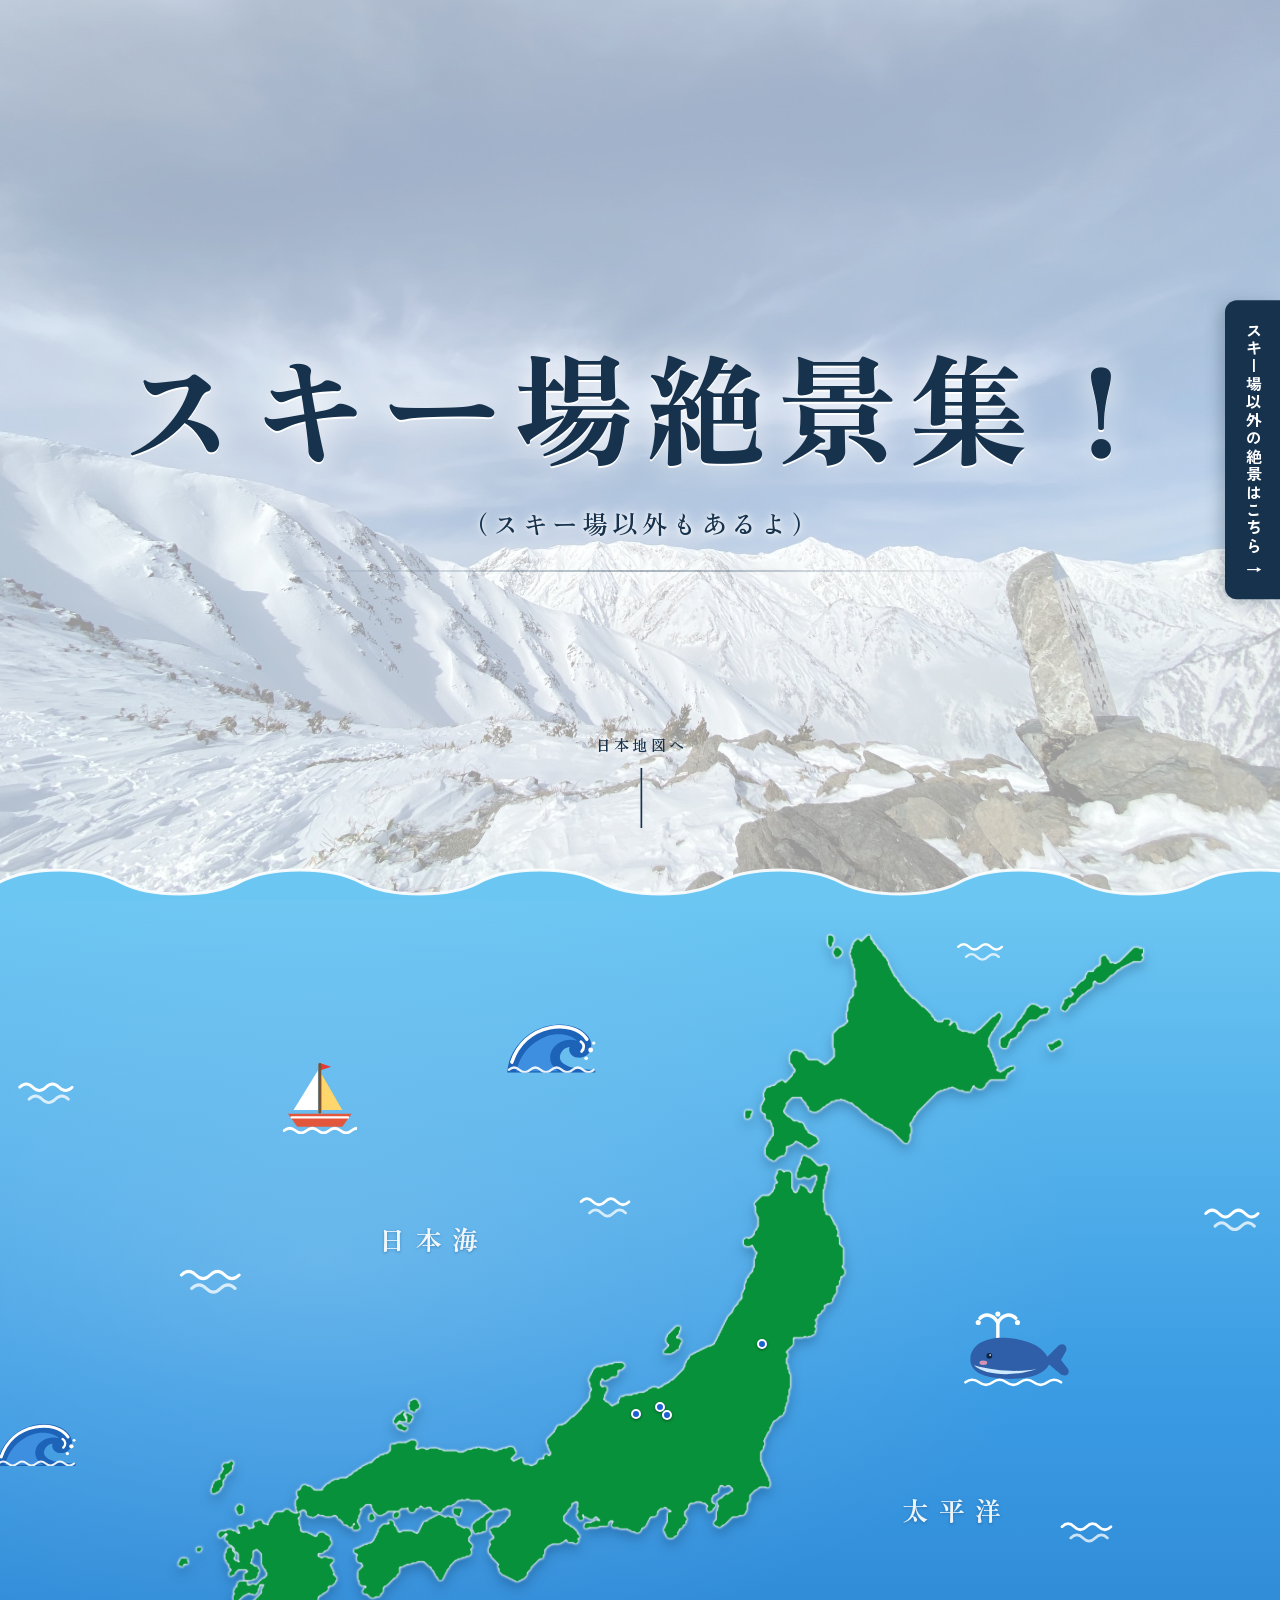
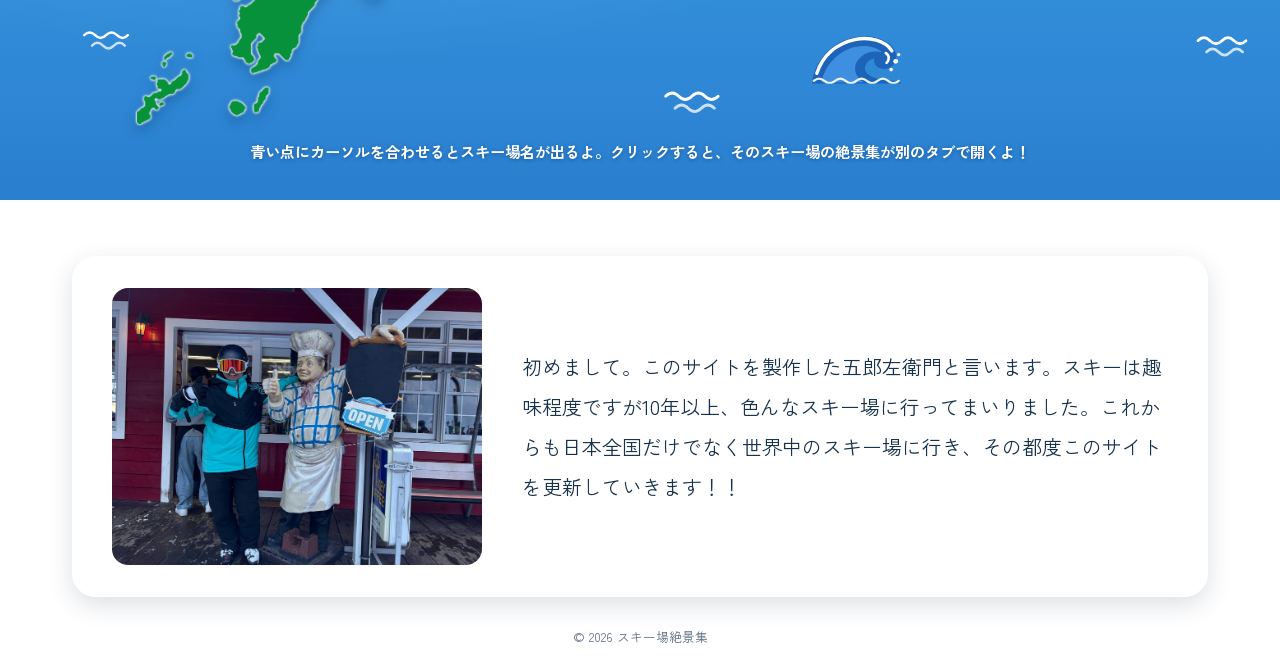
==== index.html @ 9697be18 "志賀高原の絶景集ページを追加 - 志賀高原のページ（shiga.html、写真10枚）を作り、日本地図に点を追加 - 説明文は仮の文章  Co-Authored-By: Claude Opus 5.5" ====
<!DOCTYPE html>
<html lang="ja">
<head>
    <meta charset="UTF-8">
    <meta name="viewport" content="width=device-width, initial-scale=1.0">
    <title>スキー場絶景集！</title>
    <meta name="description" content="全国のスキー場で撮ってきた絶景写真を、日本地図から選んで見られるサイト。">
    <link rel="icon" href="data:image/svg+xml,<svg xmlns='http://www.w3.org/2000/svg' viewBox='0 0 100 100'><text y='.9em' font-size='90'>🏔</text></svg>">
    <link rel="preconnect" href="https://fonts.googleapis.com">
    <link rel="preconnect" href="https://fonts.gstatic.com" crossorigin>
    <link href="https://fonts.googleapis.com/css2?family=Zen+Old+Mincho:wght@600;700;900&family=Zen+Kaku+Gothic+New:wght@400;700&display=swap" rel="stylesheet">
    <!-- ?v= の数字は、CSS や JS を直したら1つ増やす（ブラウザが古いファイルを使い続けないように） -->
    <link rel="stylesheet" href="css/style.css?v=5">
</head>
<body class="page-top">

    <!-- 1画面目：タイトルだけを画面いっぱいに大きく -->
    <header class="hero">
        <div class="hero-inner">
            <h1 class="site-title"><span>スキー場</span><span>絶景集！</span></h1>
            <p class="site-subtitle">（スキー場以外もあるよ）</p>
        </div>
        <a class="scroll-cue" id="js-scroll-cue" href="#map">日本地図へ<span class="scroll-cue-line"></span></a>
    </header>

    <!-- 2画面目：スクロールすると、画面いっぱいの青い海に日本地図が出てくる -->
    <main class="map-section" id="map">
        <!-- 日本地図。スポットの位置は data-lat（緯度）・data-lon（経度）から script.js が自動で計算する -->
        <div class="map reveal" id="js-map">
            <!-- 海の飾り（波・クジラ・ヨット・海の名前） -->
            <img class="sea-deco deco-boat" src="images/sea/boat.svg" alt="">
            <img class="sea-deco deco-wave-1" src="images/sea/wave.svg" alt="">
            <img class="sea-deco deco-wave-2" src="images/sea/wave.svg" alt="">
            <img class="sea-deco deco-whale" src="images/sea/whale.svg" alt="">
            <img class="sea-deco deco-lines-1" src="images/sea/wave-lines.svg" alt="">
            <img class="sea-deco deco-lines-2" src="images/sea/wave-lines.svg" alt="">
            <img class="sea-deco deco-lines-3" src="images/sea/wave-lines.svg" alt="">
            <img class="sea-deco deco-lines-4" src="images/sea/wave-lines.svg" alt="">
            <img class="sea-deco deco-lines-5" src="images/sea/wave-lines.svg" alt="">
            <img class="sea-deco deco-lines-6" src="images/sea/wave-lines.svg" alt="">
            <img class="sea-deco deco-side-1" src="images/sea/wave-lines.svg" alt="">
            <img class="sea-deco deco-side-2" src="images/sea/wave.svg" alt="">
            <img class="sea-deco deco-side-3" src="images/sea/wave-lines.svg" alt="">
            <img class="sea-deco deco-side-4" src="images/sea/wave-lines.svg" alt="">
            <span class="sea-label label-japan-sea" aria-hidden="true">日本海</span>
            <span class="sea-label label-pacific" aria-hidden="true">太平洋</span>

            <img class="map-image" src="images/japan-map.png" alt="日本地図">

            <!-- ▼スキー場のスポット（クリックすると別のタブで開く）
                 rel="opener" があると、開いたページの「日本地図にもどる」でそのタブを閉じて、この地図のタブに戻れる
                 増やすときはこの a タグをコピーして、
                 href（飛び先のページ）・data-lat / data-lon（Googleマップで調べた緯度・経度）・名前 を書きかえる -->
            <a class="spot" href="madarao.html" target="_blank" rel="opener" data-lat="36.848" data-lon="138.320">
                <span class="spot-name">斑尾高原</span>
            </a>
            <a class="spot" href="goryu.html" target="_blank" rel="opener" data-lat="36.668" data-lon="137.830">
                <span class="spot-name">白馬47＆五竜</span>
            </a>
            <a class="spot" href="zao.html" target="_blank" rel="opener" data-lat="38.160" data-lon="140.415">
                <span class="spot-name">蔵王温泉</span>
            </a>
            <a class="spot" href="shiga.html" target="_blank" rel="opener" data-lat="36.715" data-lon="138.500">
                <span class="spot-name">志賀高原</span>
            </a>
        </div>

        <p class="map-hint">青い点にカーソルを合わせるとスキー場名が出るよ。クリックすると、そのスキー場の絶景集が別のタブで開くよ！</p>
    </main>

    <!-- 右側のタブ（スキー場以外の絶景サイトは準備中。できたら href="#" を新しいページに書きかえる） -->
    <a class="side-tab" id="js-side-tab" href="#">
        スキー場以外の絶景はこちら<span class="side-tab-arrow">→</span>
    </a>

    <!-- フッター：製作者のプロフィール（左に写真、右に自己紹介） -->
    <footer class="profile-footer">
        <div class="profile">
            <!-- 写真をクリックすると、下に訪問数がちょろっと出る -->
            <img class="profile-photo" id="js-profile-photo" src="images/profile.jpg" alt="五郎左衛門の写真">
            <p class="profile-text">初めまして。このサイトを製作した五郎左衛門と言います。スキーは趣味程度ですが10年以上、色んなスキー場に行ってまいりました。これからも日本全国だけでなく世界中のスキー場に行き、その都度このサイトを更新していきます！！</p>
        </div>
        <!-- 訪問数（ふだんは隠れている。数字は GoatCounter から取ってくる） -->
        <p class="visit-counter" id="js-visit-counter" aria-live="polite"></p>
        <small class="copyright">&copy; 2026 スキー場絶景集</small>
    </footer>

    <!-- お知らせ（「準備中です」などを一瞬だけ表示する） -->
    <div class="toast" id="js-toast" role="status" aria-live="polite"></div>

    <script src="https://code.jquery.com/jquery-3.7.1.min.js" integrity="sha256-/JqT3SQfawRcv/BIHPThkBvs0OEvtFFmqPF/lYI/Cxo=" crossorigin="anonymous"></script>
    <script src="js/script.js?v=5"></script>

    <!-- アクセス数を数える（GoatCounter）。ネットに公開したページで開いたときだけ数えられる -->
    <script data-goatcounter="https://gorouzaemon.goatcounter.com/count"
            async src="//gc.zgo.at/count.js"></script>
</body>
</html>
---- css/style.css ----
@charset "UTF-8";
/* =========================================================
   スキー場絶景集  style.css
   1. 共通（色・文字・リセット）
   2. トップページ
      2-1. 1画面目（タイトル）
      2-2. 日本地図（青い海・波の絵・スポット）
      2-3. 右側タブ・お知らせ
      2-4. フッター（製作者のプロフィール）
   3. スキー場ページ（見出し・説明文・写真一覧）
   4. ライトボックス（写真の拡大表示）
   5. スマホ・タブレット対応
========================================================= */


/* ---------- 1. 共通 ---------- */
:root {
    --navy: #17324d;   /* 文字・タイトル */
    --blue: #1a5fd6;   /* スポット（ふだん） */
    --red: #e53935;    /* スポット（カーソルを合わせたとき） */
    --snow: #f4f7fa;   /* ページの背景 */
    --shadow: 0 8px 24px rgba(23, 50, 77, .15);
    --mincho: "Zen Old Mincho", "Yu Mincho", "YuMincho", "Hiragino Mincho ProN", serif;
}

*,
*::before,
*::after {
    box-sizing: border-box;
}

body {
    margin: 0;
    font-family: "Zen Kaku Gothic New", "Hiragino Kaku Gothic ProN", "Yu Gothic", Meiryo, sans-serif;
    color: var(--navy);
    background: var(--snow);
    line-height: 1.8;
}

h1,
h2,
p,
ul,
figure {
    margin: 0;
}

ul {
    padding: 0;
    list-style: none;
}

img {
    display: block;
    max-width: 100%;
}

a {
    color: inherit;
}

.site-footer {
    padding: 20px;
    text-align: center;
    font-size: .8rem;
    opacity: .7;
}

/* タイトルが折り返すときは「スキー場／絶景集！」のように言葉の切れ目で折り返す */
.site-title span,
.resort-title span {
    display: inline-block;
}

/* タイトルの下の区切り線 */
.hero-inner::after,
.resort-title::after {
    content: "";
    display: block;
    width: min(720px, 90%);
    height: 2px;
    margin: 24px auto 0;
    background: linear-gradient(90deg, transparent, var(--navy), transparent);
    opacity: .35;
}


/* ---------- 2. トップページ ---------- */
.page-top {
    display: flex;
    flex-direction: column;
    min-height: 100vh;
    background: #fff;
}

/* 八方尾根の写真を画面いっぱいに「薄く」敷く（opacity で濃さを調整） */
.page-top::before {
    content: "";
    position: fixed;
    inset: 0;
    z-index: -1;
    background: url("../images/happo-one.jpg") center / cover no-repeat;
    opacity: .4;
}


/* 2-1. 1画面目：タイトルを真ん中に大きく（パソコンもスマホも画面いっぱい） */
.hero {
    position: relative;
    display: flex;
    justify-content: center;
    align-items: center;
    min-height: 100vh;
    min-height: 100svh;  /* スマホのアドレスバーを除いた高さ */
    padding: 100px 20px;
    text-align: center;
}

.site-title {
    padding-left: .08em;  /* 字間のぶん右にずれるのを戻す */
    font-family: var(--mincho);
    font-weight: 900;
    font-size: clamp(2.6rem, 9.5vw, 8rem);
    line-height: 1.25;
    letter-spacing: .08em;
    text-shadow: 0 2px 0 #fff, 0 0 30px rgba(255, 255, 255, .95);
}

/* （スキー場以外もあるよ）は小さめに */
.site-subtitle {
    margin-top: .8em;
    padding-left: .15em;
    font-family: var(--mincho);
    font-weight: 600;
    font-size: clamp(1rem, 2.2vw, 1.6rem);
    letter-spacing: .15em;
    text-shadow: 0 0 12px #fff, 0 0 4px #fff;
}

/* 「日本地図へ」のスクロール案内（線が上から下へ流れる） */
.scroll-cue {
    position: absolute;
    bottom: 72px;  /* 下の海の波とかさならない高さ */
    left: 50%;
    display: flex;
    flex-direction: column;
    align-items: center;
    gap: 10px;
    padding-left: .2em;
    color: var(--navy);
    font-family: var(--mincho);
    font-weight: 600;
    font-size: .95rem;
    letter-spacing: .2em;
    text-decoration: none;
    text-shadow: 0 0 10px #fff;
    transform: translateX(-50%);
}

.scroll-cue-line {
    position: relative;
    overflow: hidden;
    width: 2px;
    height: 60px;
    background: rgba(23, 50, 77, .2);
}

.scroll-cue-line::after {
    content: "";
    position: absolute;
    top: 0;
    left: 0;
    width: 100%;
    height: 100%;
    background: var(--navy);
    animation: scroll-line 2s ease-in-out infinite;
}

@keyframes scroll-line {
    0% {
        transform: translateY(-100%);
    }
    60%,
    100% {
        transform: translateY(100%);
    }
}


/* 2-2. 日本地図：スクロールした先の画面いっぱいが青い海 */
.map-section {
    position: relative;
    display: flex;
    flex-direction: column;
    justify-content: center;
    align-items: center;
    padding: 24px 16px;
    overflow-x: clip;  /* 画面の外にはみ出した波の絵はかくす */
    background:
        radial-gradient(ellipse 60% 45% at 25% 40%, rgba(255, 255, 255, .18), transparent),
        linear-gradient(180deg, #6cc6f2 0%, #3a9be3 55%, #2a7fcf 100%);
}

/* 海の上の端を波の形にする（タイトルの画面から海につながる） */
.map-section::before {
    content: "";
    position: absolute;
    right: 0;
    bottom: 100%;
    left: 0;
    height: 40px;
    background: url("../images/sea/sea-edge.svg") left bottom / 240px 40px repeat-x;
}

/* 横長の画面（パソコンなど）では、海をちょうど1画面ぶんの高さにする */
@media (min-aspect-ratio: 4/3) {
    .map-section {
        min-height: 100vh;
        min-height: 100svh;
    }
}

/* 地図の大きさ：画面に収まるいちばん大きいサイズ（縦は下の説明文のぶんだけ空ける） */
.map {
    position: relative;
    width: min(100%, calc((100vh - 110px) * 1.273));
    width: min(100%, calc((100svh - 110px) * 1.273));
    container-type: inline-size;  /* 海の名前の文字を地図の大きさに合わせるため */
}

/* 日本列島（白いふちどり＋影で浮いて見えるように） */
.map-image {
    position: relative;
    z-index: 1;
    width: 100%;
    height: auto;
    filter: drop-shadow(0 0 1px #fff) drop-shadow(0 0 1px #fff) drop-shadow(0 6px 6px rgba(0, 45, 90, .3));
}

/* 海の絵（波・クジラ・ヨット）。left / top は「絵の真ん中」の位置、width は地図の横幅に対する大きさ */
.sea-deco {
    position: absolute;
    z-index: 0;
    height: auto;
    pointer-events: none;
    translate: -50% -50%;
    animation: bob 4s ease-in-out infinite;  /* ぷかぷか上下に揺れる */
}

@keyframes bob {
    50% {
        transform: translateY(-8%);
    }
}

.deco-boat    { top: 20.6%; left: 18.2%; width: 7.5%; animation-duration: 5s; }
.deco-wave-1  { top: 13.7%; left: 41.2%; width: 9%;   animation-delay: -1s; }
.deco-wave-2  { top: 91.1%; left: 71.5%; width: 9%;   animation-delay: -2.5s; }
.deco-whale   { top: 52.4%; left: 87.7%; width: 11%;  animation-duration: 6s; }
.deco-lines-1 { top: 43.8%; left: 7.4%;  width: 6.5%; }
.deco-lines-2 { top: 34.4%; left: 46.6%; width: 5.5%; animation-delay: -1.5s; }
.deco-lines-3 { top: 75.6%; left: 94.5%; width: 5.5%; animation-delay: -3s; }
.deco-lines-4 { top: 97.1%; left: 55.3%; width: 6%;   animation-delay: -.5s; }
.deco-lines-5 { top: 2.1%;  left: 83.9%; width: 5%;   animation-delay: -2s; }
.deco-lines-6 { top: 89.3%; left: -3%;   width: 5%;   animation-delay: -3.5s; }

/* 地図の外側（パソコンで横に余った海）の絵。画面が細いときは画面の外になってかくれる */
.deco-side-1  { top: 20%;   left: -9%;   width: 6%;   animation-delay: -.8s; }
.deco-side-2  { top: 64%;   left: -10%;  width: 8%;   animation-delay: -2.2s; }
.deco-side-3  { top: 36%;   left: 109%;  width: 6%;   animation-delay: -1.2s; }
.deco-side-4  { top: 90%;   left: 108%;  width: 5.5%; animation-delay: -3.2s; }

/* 海の名前 */
.sea-label {
    position: absolute;
    z-index: 0;
    padding-left: .4em;
    color: rgba(255, 255, 255, .92);
    font-family: var(--mincho);
    font-weight: 700;
    font-size: 18px;
    font-size: 2.6cqw;  /* 地図の横幅の2.6% */
    letter-spacing: .4em;
    white-space: nowrap;
    text-shadow: 0 1px 3px rgba(0, 50, 100, .35);
    pointer-events: none;
    translate: -50% -50%;
}

.label-japan-sea { top: 38.7%; left: 29%; }
.label-pacific   { top: 73%;   left: 81%; }

/* スポット（クリックできる点）。left / top は script.js が緯度・経度から計算して入れる */
.spot {
    position: absolute;
    z-index: 2;
    width: 20px;
    height: 20px;
    margin: -10px 0 0 -10px;  /* 点の中心を場所にぴったり合わせる */
    border-radius: 50%;
    -webkit-tap-highlight-color: transparent;
}

/* 青い点（直径10px。白馬のように近くにたくさん並んでも見やすい小さめサイズ） */
.spot::after {
    content: "";
    position: absolute;
    inset: 5px;
    border: 2px solid #fff;
    border-radius: 50%;
    background: var(--blue);
    box-shadow: 0 1px 3px rgba(0, 0, 0, .4);
    transition: background-color .15s, transform .15s;
}

/* 「ここ押せるよ」と分かるように広がる波紋 */
.spot::before {
    content: "";
    position: absolute;
    inset: 5px;
    border: 1.5px solid var(--blue);
    border-radius: 50%;
    animation: spot-pulse 2s ease-out infinite;
}

@keyframes spot-pulse {
    from {
        transform: scale(1);
        opacity: .9;
    }
    to {
        transform: scale(2.6);
        opacity: 0;
    }
}

/* カーソルを乗せたとき（jQuery が is-active を付ける）→ 赤くなる */
.spot.is-active,
.spot:focus-visible {
    z-index: 3;
    outline: none;
}

.spot.is-active::after,
.spot:focus-visible::after {
    background: var(--red);
    transform: scale(1.4);
}

.spot.is-active::before,
.spot:focus-visible::before {
    border-color: var(--red);
}

/* スキー場名のふきだし（ふだんは隠れている） */
.spot-name {
    position: absolute;
    z-index: 3;
    bottom: calc(100% + 2px);
    left: 50%;
    padding: 4px 12px;
    border-radius: 6px;
    background: #fff;
    color: var(--red);
    font-size: .9rem;
    font-weight: 700;
    line-height: 1.4;
    white-space: nowrap;
    box-shadow: var(--shadow);
    opacity: 0;
    visibility: hidden;
    pointer-events: none;
    transform: translate(-50%, 6px);
    transition: opacity .15s, transform .15s, visibility .15s;
}

/* ふきだしの下向き三角 */
.spot-name::after {
    content: "";
    position: absolute;
    top: 100%;
    left: 50%;
    margin-left: -6px;
    border: 6px solid transparent;
    border-top-color: #fff;
}

.spot.is-active .spot-name,
.spot:focus-visible .spot-name {
    opacity: 1;
    visibility: visible;
    transform: translate(-50%, 0);
}

.map-hint {
    margin-top: 14px;
    color: #fff;
    font-size: .95rem;
    font-weight: 700;
    text-align: center;
    text-shadow: 0 1px 4px rgba(0, 40, 90, .45);
    text-wrap: balance;  /* 折り返したとき行の長さをそろえる */
}

/* スクロールして見えてきたら、下からふわっと出てくる（地図・スキー場ページの写真）
   最初から CSS で隠しておき、jQuery が is-visible を付けたら出てくる */
.reveal,
.gallery li {
    opacity: 0;
    transform: translateY(48px);
    transition: opacity 1s ease, transform 1s ease;
}

.reveal.is-visible,
.gallery li.is-visible {
    opacity: 1;
    transform: none;
}

/* jQuery が読み込めなかったとき（ネットにつながっていないときなど）は、隠さずにそのまま表示 */
.no-jquery .reveal,
.no-jquery .gallery li {
    opacity: 1;
    transform: none;
}


/* 2-3. 右側のタブ（縦書き） */
.side-tab {
    position: fixed;
    z-index: 10;
    top: 50%;
    right: 0;
    padding: 22px 12px 22px 14px;
    border-radius: 12px 0 0 12px;
    background: var(--navy);
    color: #fff;
    font-weight: 700;
    letter-spacing: .12em;
    text-decoration: none;
    white-space: nowrap;  /* 画面の高さが低くても文字を2列に折り返さない */
    writing-mode: vertical-rl;
    box-shadow: -4px 4px 16px rgba(23, 50, 77, .3);
    transform: translateY(-50%);
    transition: padding .25s, background-color .25s;
}

.side-tab:hover,
.side-tab:focus-visible {
    padding-right: 20px;
    background: #0d2236;
}

/* 縦書きの中でも「→」は横向きのまま表示する */
.side-tab-arrow {
    margin-top: .4em;
    text-combine-upright: all;
}

/* お知らせ（「準備中です」など） */
.toast {
    display: none;
    position: fixed;
    z-index: 20;
    left: 50%;
    bottom: 32px;
    width: max-content;
    max-width: calc(100% - 32px);
    padding: 12px 28px;
    border-radius: 16px;
    background: rgba(23, 50, 77, .94);
    color: #fff;
    font-weight: 700;
    text-align: center;
    box-shadow: var(--shadow);
    transform: translateX(-50%);
}


/* 2-4. フッター（製作者のプロフィール）：左に写真、右に自己紹介 */
.profile-footer {
    padding: 56px 72px 20px;  /* 左右72px：右端に固定しているタブと重ならないように */
}

.profile {
    display: flex;
    align-items: center;
    gap: 40px;
    max-width: 1200px;
    margin: 0 auto;
    padding: 32px 40px;
    border-radius: 24px;
    background: rgba(255, 255, 255, .92);
    box-shadow: var(--shadow);
}

/* 写真は横幅の3割5分くらい。高さは自動（height: auto）なので縦横の比率は変わらない */
.profile-photo {
    flex: 0 0 35%;
    width: 35%;
    height: auto;
    border-radius: 16px;
    cursor: pointer;  /* クリックすると訪問数が出る */
}

.profile-text {
    flex: 1;
    font-size: 1.25rem;
    line-height: 2;
}

/* 訪問数（プロフィール写真をクリックすると下にちょろっと出る） */
.visit-counter {
    display: none;
    width: fit-content;
    margin: 20px auto 0;
    padding: 6px 20px;
    border-radius: 999px;
    background: rgba(23, 50, 77, .88);
    color: #fff;
    font-size: .95rem;
    font-weight: 700;
    letter-spacing: .05em;
}

.copyright {
    display: block;
    margin-top: 28px;
    font-size: .8rem;
    text-align: center;
    opacity: .7;
}


/* ---------- 3. スキー場ページ ---------- */
.resort-header {
    position: relative;
    overflow: hidden;
    padding: 96px 20px 80px;
    background: #fff;
    text-align: center;
}

/* ページの代表写真を薄く敷く */
.resort-header-bg {
    position: absolute;
    inset: 0;
    width: 100%;
    height: 100%;
    object-fit: cover;
    opacity: .5;
}

/* 写真の下のほう（地面側）を見せたいときは class に bg-low を足す */
.resort-header-bg.bg-low {
    object-position: center 85%;
}

/* 写真の下側をページの背景色になじませる */
.resort-header::after {
    content: "";
    position: absolute;
    right: 0;
    bottom: 0;
    left: 0;
    height: 45%;
    background: linear-gradient(transparent, var(--snow));
}

.resort-title {
    position: relative;
    z-index: 1;
    padding-left: .08em;
    font-family: var(--mincho);
    font-weight: 900;
    font-size: clamp(1.9rem, 7vw, 4rem);
    line-height: 1.3;
    letter-spacing: .08em;
    text-shadow: 0 2px 0 #fff, 0 0 24px rgba(255, 255, 255, .95);
}

.back-link {
    display: inline-block;
    padding: 8px 18px;
    border-radius: 999px;
    background: rgba(255, 255, 255, .92);
    color: var(--navy);
    font-size: .9rem;
    font-weight: 700;
    text-decoration: none;
    box-shadow: 0 4px 12px rgba(23, 50, 77, .15);
    transition: background-color .2s, color .2s;
}

.back-link:hover,
.back-link:focus-visible {
    background: var(--navy);
    color: #fff;
}

.resort-header .back-link {
    position: absolute;
    z-index: 2;
    top: 20px;
    left: 20px;
}

.resort-main {
    max-width: 1240px;
    margin: 0 auto;
    padding: 0 20px 24px;
}

/* 説明文 */
.resort-intro {
    position: relative;
    z-index: 1;
    max-width: 860px;
    margin: -24px auto 56px;
    padding: 28px 36px;
    border-left: 6px solid var(--blue);
    border-radius: 16px;
    background: #fff;
    font-size: 1.05rem;
    line-height: 2;
    box-shadow: var(--shadow);
}

.gallery-heading {
    display: flex;
    justify-content: center;
    align-items: baseline;
    gap: 12px;
    margin-bottom: 20px;
    font-family: var(--mincho);
    font-weight: 900;
    font-size: 1.5rem;
    letter-spacing: .08em;
}

.photo-count {
    color: #5b7086;
    font-size: .9rem;
}

/* 写真一覧（パソコンでは横5列） */
.gallery {
    display: grid;
    grid-template-columns: repeat(5, 1fr);
    gap: 16px;
}

.gallery-link {
    display: block;
    overflow: hidden;
    aspect-ratio: 4 / 3;
    border-radius: 14px;
    background: #dde6ee;
    box-shadow: 0 4px 14px rgba(23, 50, 77, .15);
}

.gallery-link img {
    width: 100%;
    height: 100%;
    object-fit: cover;
    transition: transform .5s;
}

.gallery-link:hover img,
.gallery-link:focus-visible img {
    transform: scale(1.07);
}

.back-bottom {
    margin-top: 48px;
    text-align: center;
}


/* ---------- 4. ライトボックス（写真の拡大表示） ---------- */
.lightbox {
    display: flex;
    position: fixed;
    z-index: 100;
    inset: 0;
    justify-content: center;
    align-items: center;
    background: rgba(8, 18, 30, .92);
    opacity: 0;
    visibility: hidden;
    transition: opacity .3s, visibility 0s .3s;  /* 閉じるときはフェードが終わってから隠す */
}

/* jQuery が is-open を付けると表示される */
.lightbox.is-open {
    opacity: 1;
    visibility: visible;
    transition: opacity .3s, visibility 0s;
}

.lightbox-figure {
    display: flex;
    flex-direction: column;
    align-items: center;
    gap: 12px;
}

.lightbox-image {
    max-width: 86vw;
    max-height: 82vh;
    border-radius: 8px;
    box-shadow: 0 10px 40px rgba(0, 0, 0, .5);
}

.lightbox-count {
    color: #fff;
    font-weight: 700;
    letter-spacing: .1em;
}

.lightbox-btn {
    position: absolute;
    width: 52px;
    height: 52px;
    padding: 0;
    border: none;
    border-radius: 50%;
    background: rgba(255, 255, 255, .15);
    color: #fff;
    font-size: 2rem;
    line-height: 1;
    cursor: pointer;
    transition: background-color .2s;
}

.lightbox-btn:hover,
.lightbox-btn:focus-visible {
    background: rgba(255, 255, 255, .32);
}

.lightbox-close {
    top: 20px;
    right: 20px;
}

.lightbox-prev,
.lightbox-next {
    top: 50%;
    transform: translateY(-50%);
}

.lightbox-prev {
    left: 20px;
}

.lightbox-next {
    right: 20px;
}

/* ライトボックスを開いている間は後ろのページをスクロールさせない */
body.is-locked {
    overflow: hidden;
}


/* ---------- 5. スマホ・タブレット対応 ---------- */
@media (max-width: 1000px) {
    .gallery {
        grid-template-columns: repeat(3, 1fr);
    }

    .profile {
        gap: 28px;
        padding: 28px;
    }

    .profile-text {
        font-size: 1.1rem;
    }
}

/* スマホでは右端のタブが地図や文字に重なるので、地図の下のボタンにする */
@media (max-width: 700px) {
    .side-tab {
        position: static;
        align-self: center;
        margin: 0 16px 8px;
        padding: 12px 26px;
        border-radius: 999px;
        font-size: .95rem;
        letter-spacing: .06em;
        white-space: normal;  /* ボタンのときは、とても細い画面なら折り返してよい */
        writing-mode: horizontal-tb;
        transform: none;
    }

    .side-tab:hover,
    .side-tab:focus-visible {
        padding-right: 26px;
    }

    .side-tab-arrow {
        margin: 0 0 0 .4em;
    }

    /* お知らせはボタンに重ならないよう画面の上に出す */
    .toast {
        top: 20px;
        bottom: auto;
        padding: 12px 18px;
        font-size: .85rem;
    }

    /* タブがボタンになったので、プロフィールの左右の余白は小さくてよい */
    .profile-footer {
        padding-right: 20px;
        padding-left: 20px;
    }
}

@media (max-width: 600px) {
    /* スマホのタイトルは「スキー場」「絶景集！」の2行にして画面いっぱいに大きく */
    .hero {
        padding: 80px 16px;
    }

    .site-title {
        font-size: 17vw;
        line-height: 1.3;
    }

    .site-title span {
        display: block;
    }

    .site-subtitle {
        font-size: 1rem;
    }

    .map-section {
        padding: 36px 8px 28px;
    }

    .profile-footer {
        padding: 32px 12px 16px;
    }

    /* スマホは写真を上、文章を下に縦に並べて、どちらも大きく見せる */
    .profile {
        flex-direction: column;
        gap: 16px;
        padding: 20px;
    }

    .profile-photo {
        flex: none;
        width: 100%;
    }

    .profile-text {
        font-size: 1.05rem;
        line-height: 1.9;
    }

    .resort-header {
        padding: 84px 16px 64px;
    }

    .resort-intro {
        margin-top: -16px;
        padding: 20px 22px;
        font-size: 1rem;
    }

    .gallery {
        grid-template-columns: repeat(2, 1fr);
        gap: 10px;
    }

    .lightbox-btn {
        width: 44px;
        height: 44px;
        font-size: 1.6rem;
    }

    .lightbox-prev {
        left: 8px;
    }

    .lightbox-next {
        right: 8px;
    }
}

/* 動きを減らす設定の人にはアニメーションを止める */
@media (prefers-reduced-motion: reduce) {
    .spot::before,
    .sea-deco,
    .scroll-cue-line::after {
        animation: none;
    }

    .reveal,
    .gallery li {
        transition: none;
    }
}
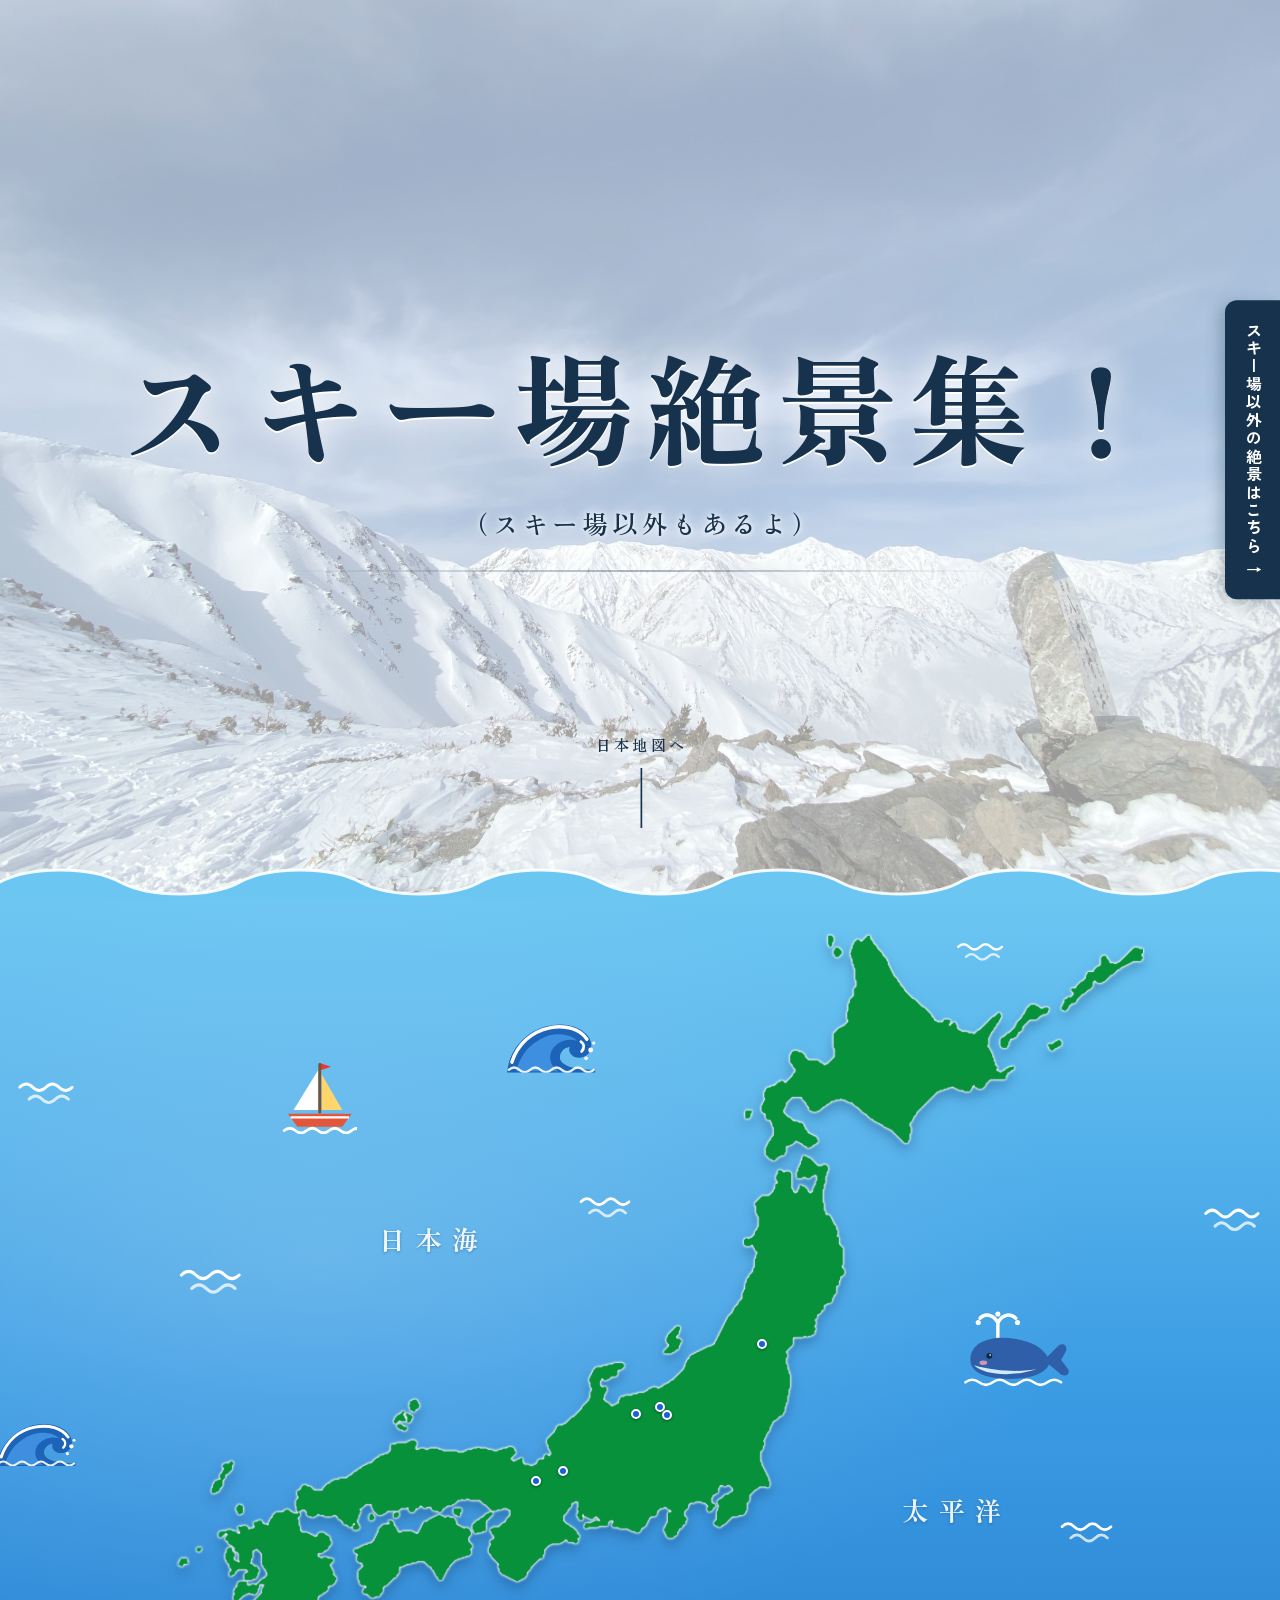
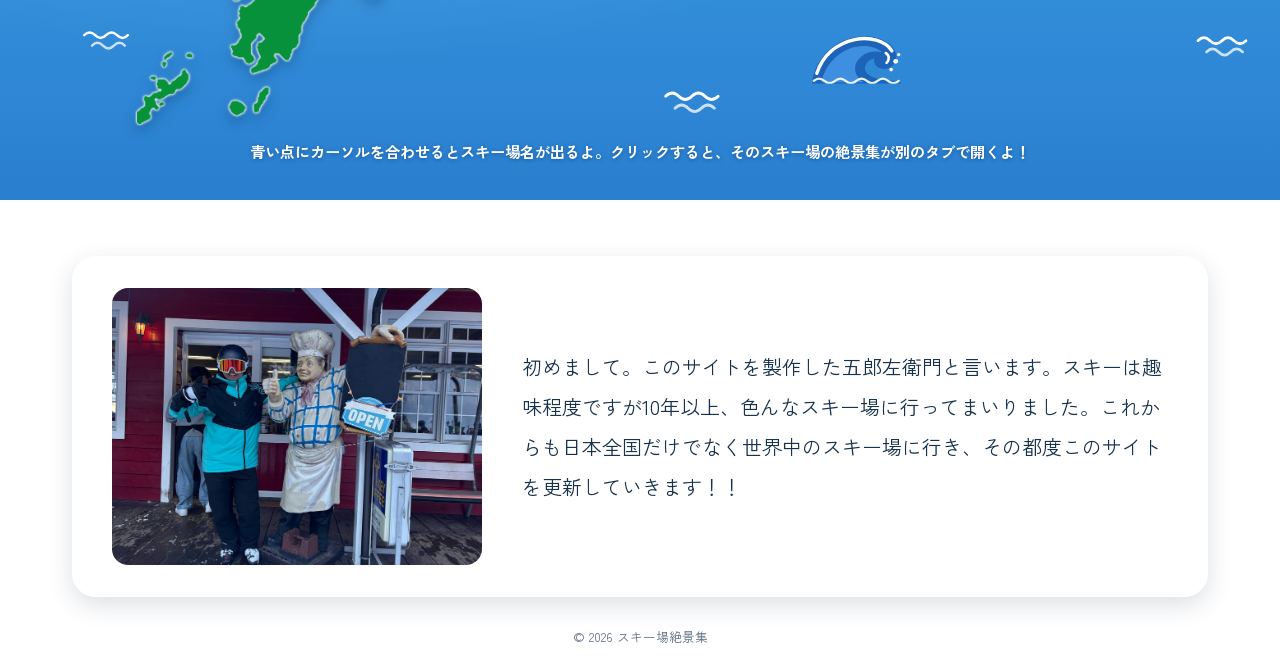
==== commit 73d4dc85: "琵琶湖バレイ・奥伊吹のページを追加し、志賀高原の説明文を更新 - 琵琶湖バレイ（biwako.html、写真3枚）と奥伊吹（okuibuki.html、写真5枚）のページを作り、日本地図に点を追加 -" ====
--- a/index.html
+++ b/index.html
@@ -63,6 +63,12 @@
             <a class="spot" href="shiga.html" target="_blank" rel="opener" data-lat="36.715" data-lon="138.500">
                 <span class="spot-name">志賀高原</span>
             </a>
+            <a class="spot" href="biwako.html" target="_blank" rel="opener" data-lat="35.253" data-lon="135.878">
+                <span class="spot-name">琵琶湖バレイ</span>
+            </a>
+            <a class="spot" href="okuibuki.html" target="_blank" rel="opener" data-lat="35.490" data-lon="136.420">
+                <span class="spot-name">奥伊吹</span>
+            </a>
         </div>
 
         <p class="map-hint">青い点にカーソルを合わせるとスキー場名が出るよ。クリックすると、そのスキー場の絶景集が別のタブで開くよ！</p>
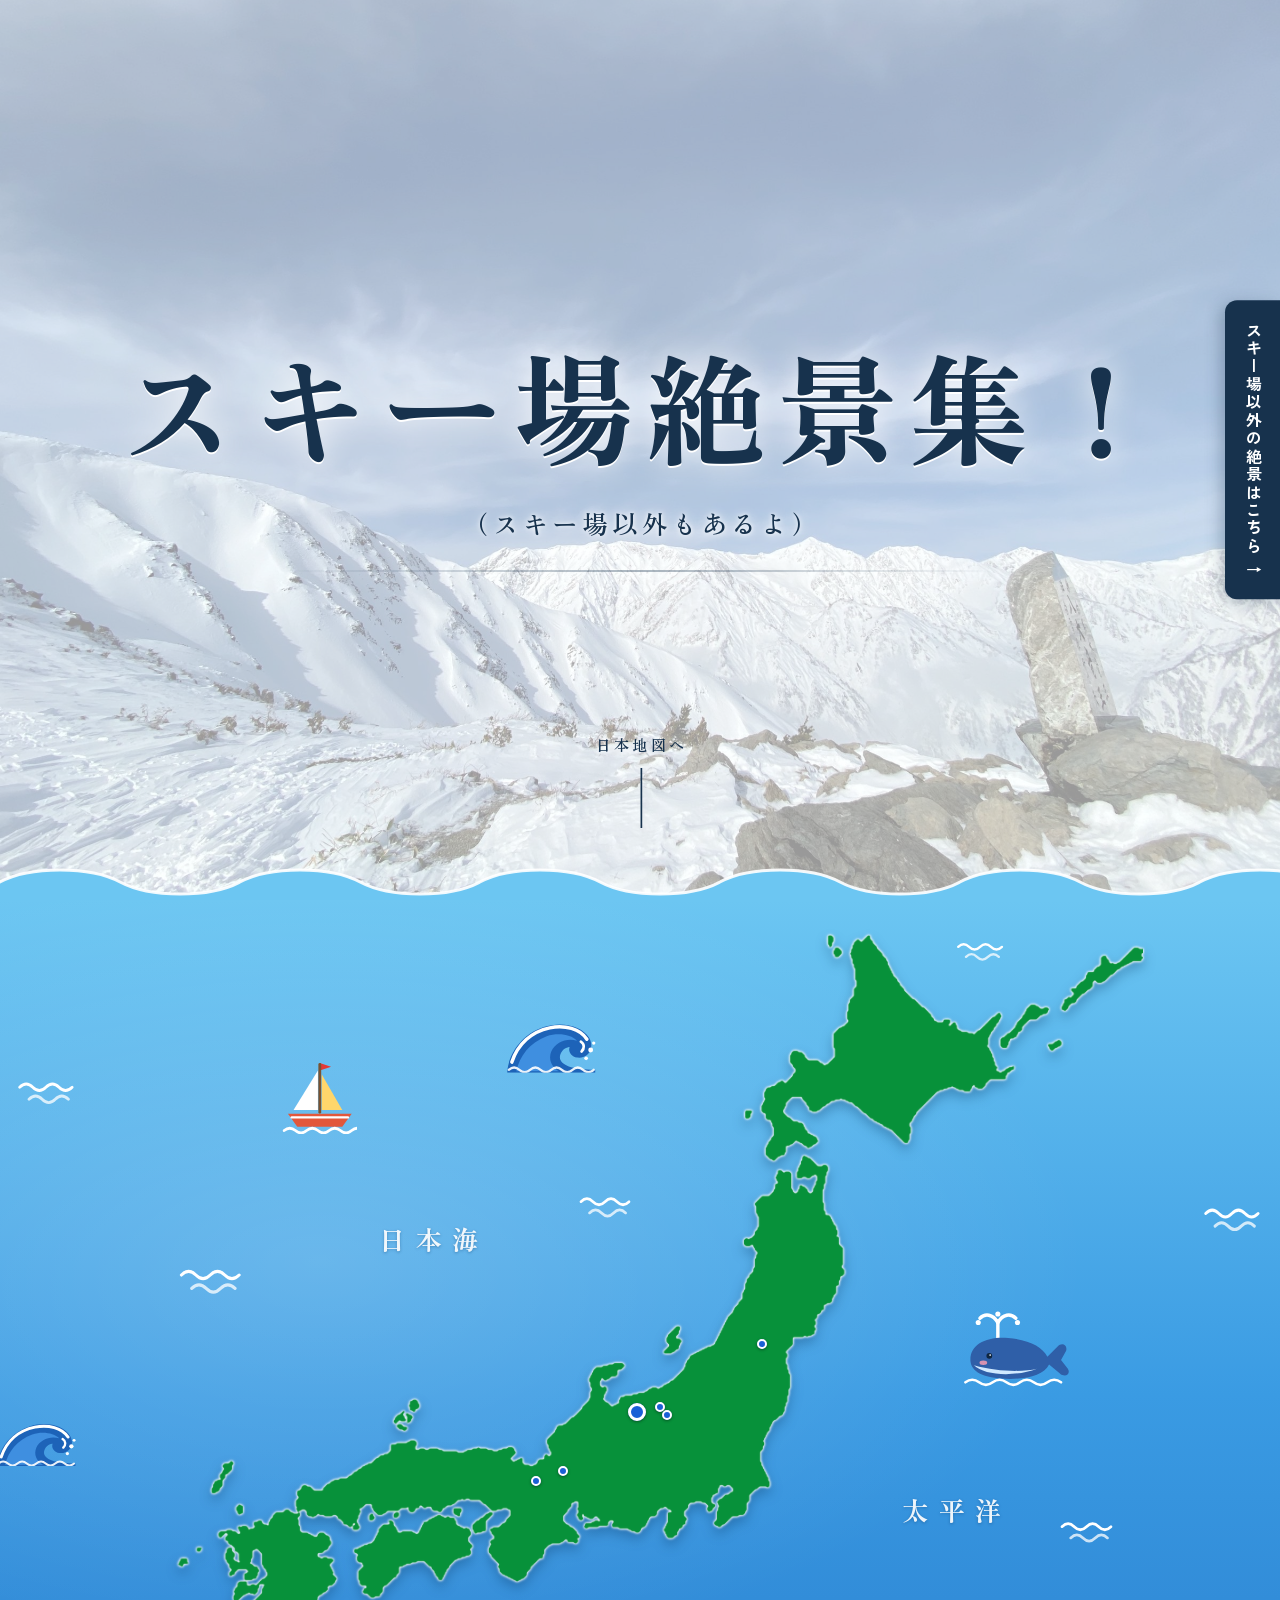
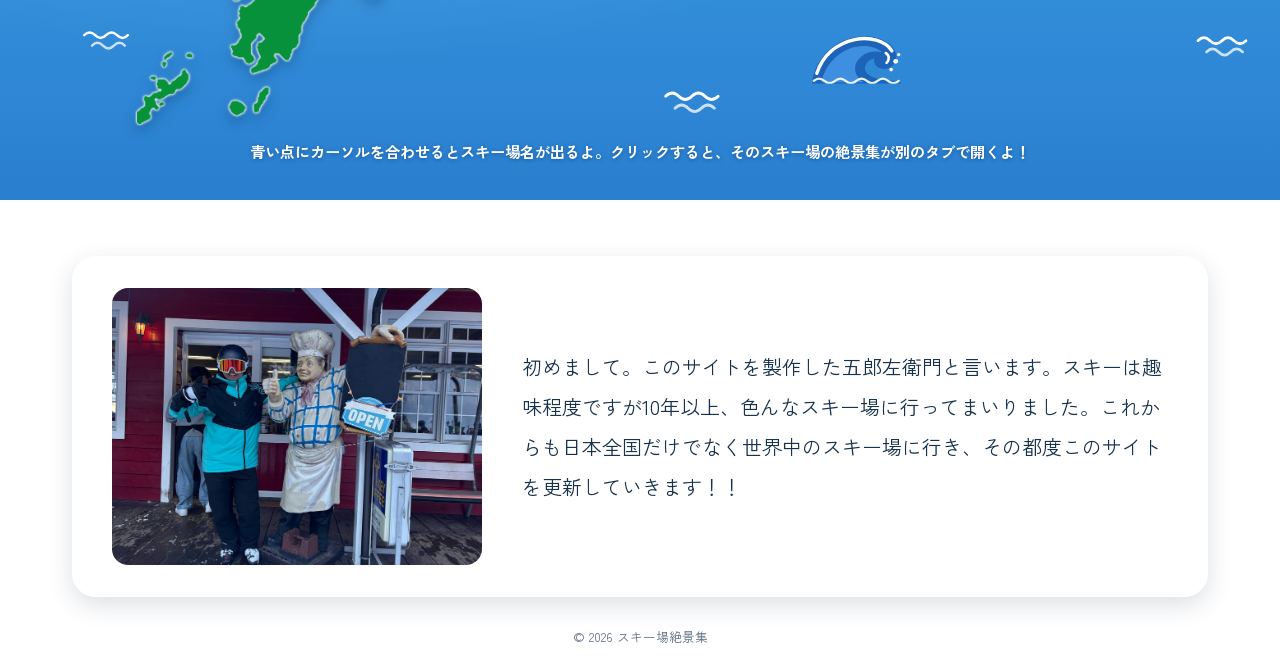
==== commit 0e873e05: "白馬エリア（白馬村＆小谷村）のページと4つのスキー場ページを追加 - 日本地図の白馬の点を、少し大きい「白馬村＆小谷村」ボタンに置き換え - 白馬村＆小谷村のページ（hakuba.html）：村の地図" ====
--- a/index.html
+++ b/index.html
@@ -10,7 +10,7 @@
     <link rel="preconnect" href="https://fonts.gstatic.com" crossorigin>
     <link href="https://fonts.googleapis.com/css2?family=Zen+Old+Mincho:wght@600;700;900&family=Zen+Kaku+Gothic+New:wght@400;700&display=swap" rel="stylesheet">
     <!-- ?v= の数字は、CSS や JS を直したら1つ増やす（ブラウザが古いファイルを使い続けないように） -->
-    <link rel="stylesheet" href="css/style.css?v=5">
+    <link rel="stylesheet" href="css/style.css?v=6">
 </head>
 <body class="page-top">
 
@@ -54,8 +54,9 @@
             <a class="spot" href="madarao.html" target="_blank" rel="opener" data-lat="36.848" data-lon="138.320">
                 <span class="spot-name">斑尾高原</span>
             </a>
-            <a class="spot" href="goryu.html" target="_blank" rel="opener" data-lat="36.668" data-lon="137.830">
-                <span class="spot-name">白馬47＆五竜</span>
+            <!-- 白馬エリア（白馬村＆小谷村）は少し大きいボタン。クリックすると、村の地図からスキー場を選ぶページへ -->
+            <a class="spot spot-area" href="hakuba.html" target="_blank" rel="opener" data-lat="36.715" data-lon="137.850">
+                <span class="spot-name">白馬村＆小谷村</span>
             </a>
             <a class="spot" href="zao.html" target="_blank" rel="opener" data-lat="38.160" data-lon="140.415">
                 <span class="spot-name">蔵王温泉</span>
@@ -95,10 +96,10 @@
     <div class="toast" id="js-toast" role="status" aria-live="polite"></div>
 
     <script src="https://code.jquery.com/jquery-3.7.1.min.js" integrity="sha256-/JqT3SQfawRcv/BIHPThkBvs0OEvtFFmqPF/lYI/Cxo=" crossorigin="anonymous"></script>
-    <script src="js/script.js?v=5"></script>
+    <script src="js/script.js?v=6"></script>
 
-    <!-- アクセス数を数える（GoatCounter）。ネットに公開したページで開いたときだけ数えられる -->
+    <!-- アクセス数を数える（GoatCounter）。ネットに公開したページで開いたときだけ数えられる（PC内のファイルとして開いたときは数えない） -->
     <script data-goatcounter="https://gorouzaemon.goatcounter.com/count"
-            async src="//gc.zgo.at/count.js"></script>
+            async src="https://gc.zgo.at/count.js"></script>
 </body>
 </html>
--- a/css/style.css
+++ b/css/style.css
@@ -334,6 +334,22 @@
     }
 }
 
+/* エリアのボタン（白馬村＆小谷村など、いくつかのスキー場をまとめた点）はふつうより少し大きく */
+.spot.spot-area {
+    width: 30px;
+    height: 30px;
+    margin: -15px 0 0 -15px;
+}
+
+.spot.spot-area::before,
+.spot.spot-area::after {
+    inset: 6px;  /* → 直径18px（ふつうは10px） */
+}
+
+.spot.spot-area::after {
+    border-width: 3px;
+}
+
 /* カーソルを乗せたとき（jQuery が is-active を付ける）→ 赤くなる */
 .spot.is-active,
 .spot:focus-visible {
@@ -671,9 +687,84 @@
     transform: scale(1.07);
 }
 
+/* ページの下の「もどる」ボタン（2つ並べるときもある） */
 .back-bottom {
+    display: flex;
+    flex-wrap: wrap;
+    justify-content: center;
+    gap: 12px;
     margin-top: 48px;
+}
+
+
+/* 白馬村＆小谷村のページ：村の地図の青い点からスキー場を選ぶ */
+.area-map-section {
+    margin-bottom: 64px;
     text-align: center;
+}
+
+.area-map {
+    position: relative;
+    width: min(100%, 460px);
+    margin: 0 auto;
+}
+
+.area-map-image {
+    width: 100%;
+    height: auto;
+    filter: drop-shadow(0 10px 16px rgba(7, 70, 30, .25));
+}
+
+/* 地図の上の村の名前 */
+.area-label {
+    position: absolute;
+    padding-left: .3em;
+    color: rgba(255, 255, 255, .9);
+    font-family: var(--mincho);
+    font-weight: 700;
+    font-size: 1.3rem;
+    letter-spacing: .3em;
+    white-space: nowrap;
+    text-shadow: 0 1px 3px rgba(0, 60, 20, .45);
+    pointer-events: none;
+    translate: -50% -50%;
+}
+
+.label-otari  { top: 22%; left: 70%; }
+.label-hakuba { top: 86%; left: 32%; }
+
+.area-hint {
+    margin-top: 20px;
+    font-size: .95rem;
+    font-weight: 700;
+}
+
+/* 地図の下のスキー場ボタン（スマホでも押しやすいように） */
+.area-list {
+    display: flex;
+    flex-wrap: wrap;
+    justify-content: center;
+    gap: 10px;
+    max-width: 760px;
+    margin: 16px auto 0;
+}
+
+.area-list a {
+    display: block;
+    padding: 10px 20px;
+    border-radius: 999px;
+    background: #fff;
+    color: var(--navy);
+    font-weight: 700;
+    text-decoration: none;
+    box-shadow: 0 4px 12px rgba(23, 50, 77, .15);
+    transition: background-color .2s, color .2s;
+}
+
+.area-list a:hover,
+.area-list a:focus-visible {
+    background: var(--navy);
+    color: #fff;
 }
 
 
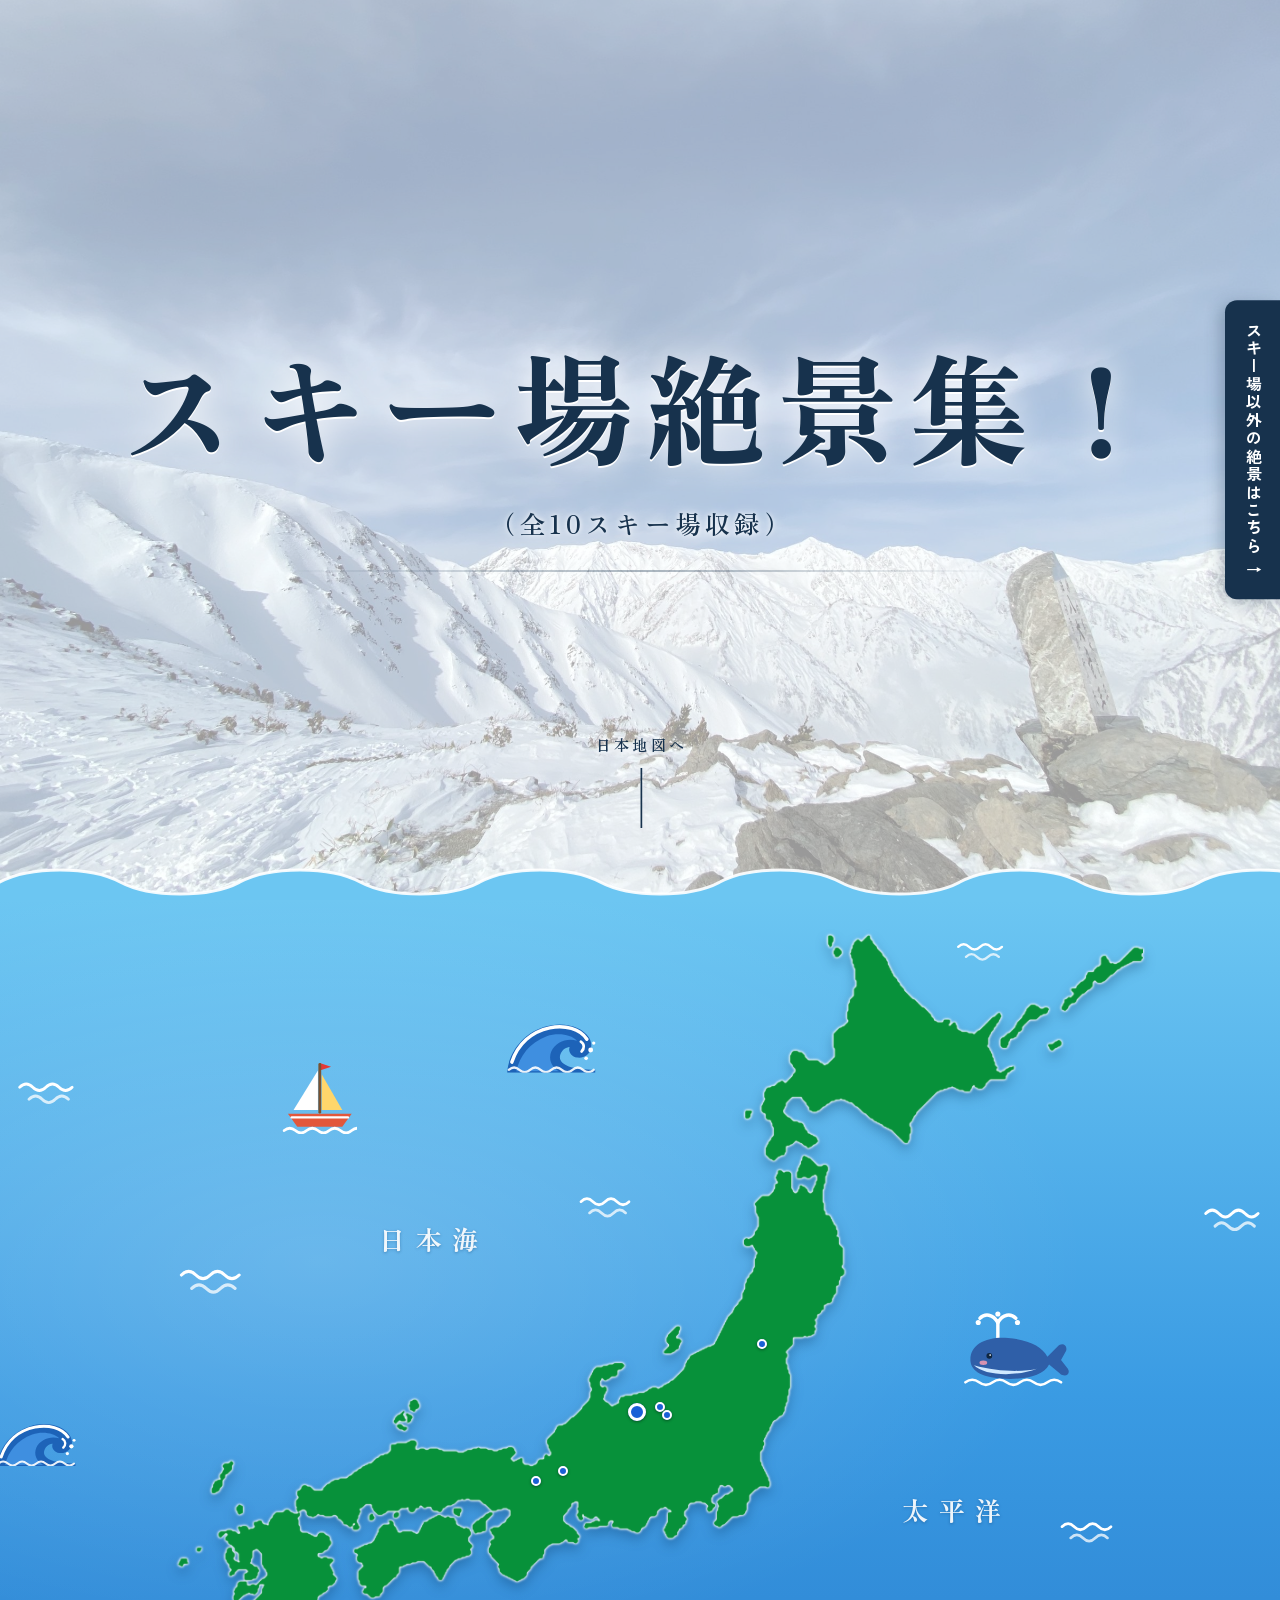
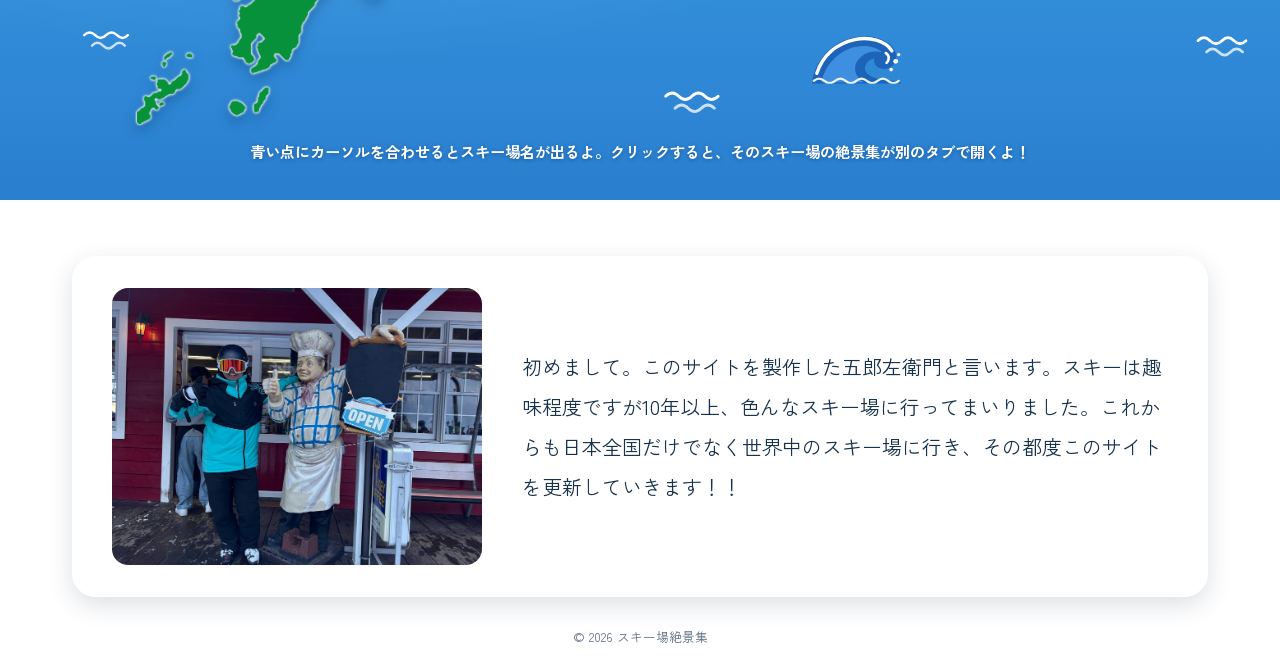
==== commit be82e3c6: "トップのサブタイトルを「全10スキー場収録」に変更 Co-Authored-By: Claude Opus 5.5 <noreply@anthropic.com>" ====
--- a/index.html
+++ b/index.html
@@ -18,7 +18,8 @@
     <header class="hero">
         <div class="hero-inner">
             <h1 class="site-title"><span>スキー場</span><span>絶景集！</span></h1>
-            <p class="site-subtitle">（スキー場以外もあるよ）</p>
+            <!-- スキー場を増やしたら数字を書きかえる -->
+            <p class="site-subtitle">（全10スキー場収録）</p>
         </div>
         <a class="scroll-cue" id="js-scroll-cue" href="#map">日本地図へ<span class="scroll-cue-line"></span></a>
     </header>
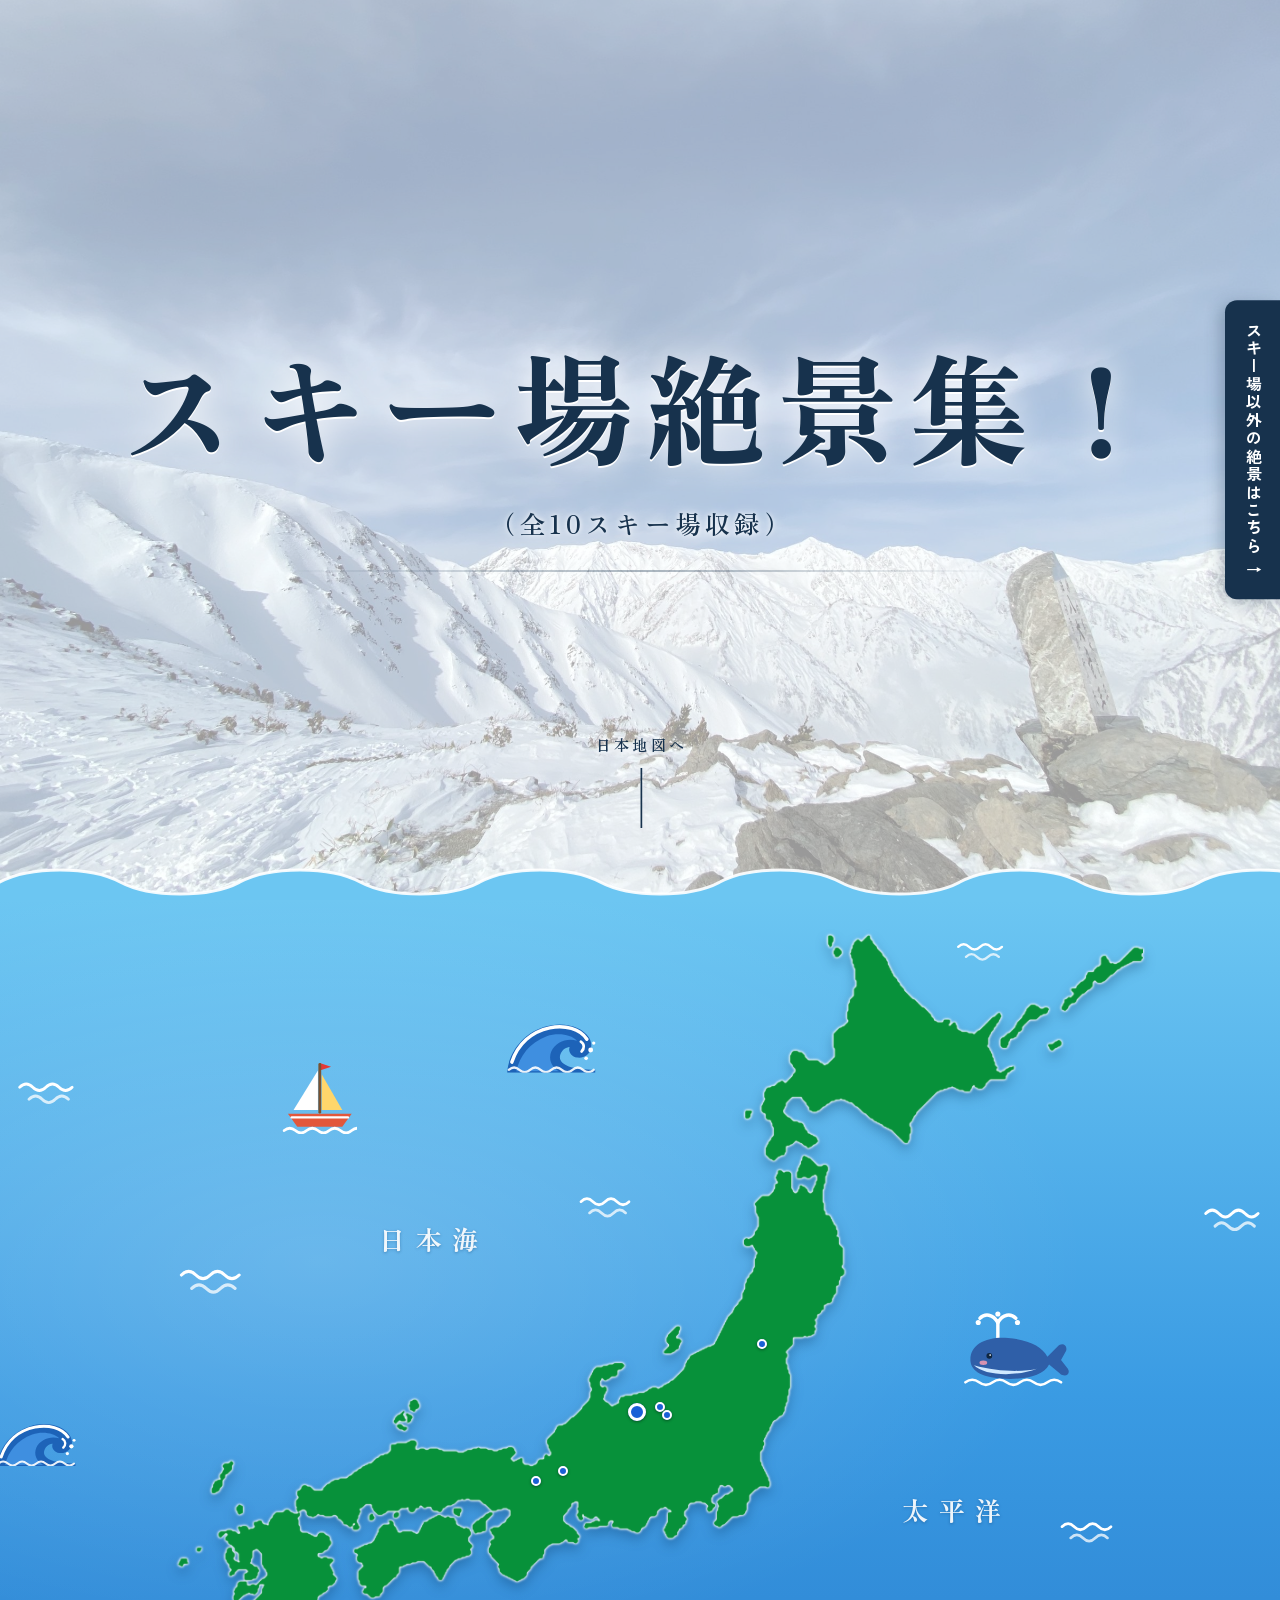
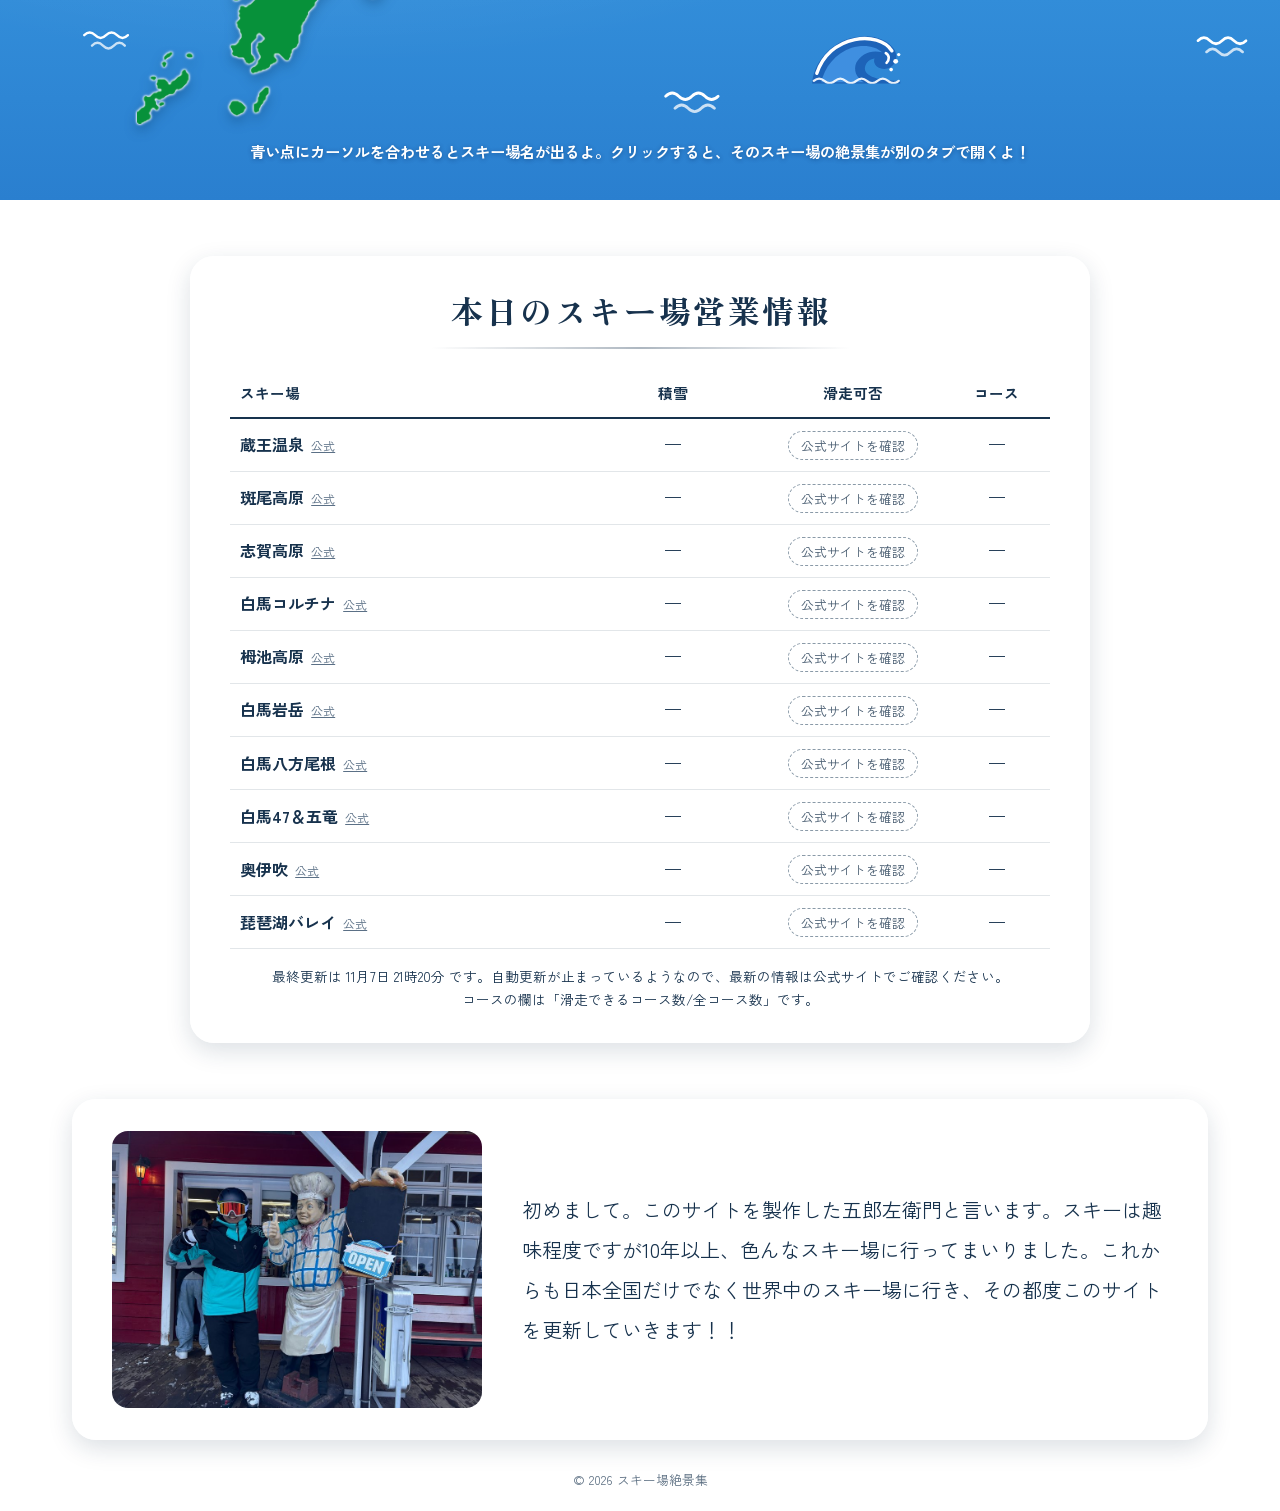
==== commit acc69600: "本日のスキー場営業情報の表と、毎日の自動更新を追加 トップページの日本地図の下に、積雪・滑走可否（クローズ／一部可／大部分可／全面可）・ コース数の表を追加。tools/update_snow.py " ====
--- a/index.html
+++ b/index.html
@@ -3,14 +3,24 @@
 <head>
     <meta charset="UTF-8">
     <meta name="viewport" content="width=device-width, initial-scale=1.0">
-    <title>スキー場絶景集！</title>
-    <meta name="description" content="全国のスキー場で撮ってきた絶景写真を、日本地図から選んで見られるサイト。">
+    <title>スキー場絶景集！｜日本地図から選べるスキー場の絶景写真集</title>
+    <meta name="description" content="全国のスキー場で撮った絶景写真を、日本地図から選んで見られる写真集サイト。白馬・志賀高原・斑尾高原・蔵王温泉・琵琶湖バレイ・奥伊吹などのゲレンデや雪山、樹氷の絶景を紹介しています。">
+    <!-- Google 検索や SNS で共有されたとき向けの情報 -->
+    <link rel="canonical" href="https://gorouzaemon.github.io/wonderfulview/">
+    <meta property="og:type" content="website">
+    <meta property="og:site_name" content="スキー場絶景集">
+    <meta property="og:title" content="スキー場絶景集！｜日本地図から選べるスキー場の絶景写真集">
+    <meta property="og:description" content="全国のスキー場で撮った絶景写真を、日本地図から選んで見られる写真集サイト。白馬・志賀高原・斑尾高原・蔵王温泉・琵琶湖バレイ・奥伊吹などのゲレンデや雪山、樹氷の絶景を紹介しています。">
+    <meta property="og:url" content="https://gorouzaemon.github.io/wonderfulview/">
+    <meta property="og:image" content="https://gorouzaemon.github.io/wonderfulview/images/happo-one.jpg">
+    <meta property="og:locale" content="ja_JP">
+    <meta name="twitter:card" content="summary_large_image">
     <link rel="icon" href="data:image/svg+xml,<svg xmlns='http://www.w3.org/2000/svg' viewBox='0 0 100 100'><text y='.9em' font-size='90'>🏔</text></svg>">
     <link rel="preconnect" href="https://fonts.googleapis.com">
     <link rel="preconnect" href="https://fonts.gstatic.com" crossorigin>
     <link href="https://fonts.googleapis.com/css2?family=Zen+Old+Mincho:wght@600;700;900&family=Zen+Kaku+Gothic+New:wght@400;700&display=swap" rel="stylesheet">
     <!-- ?v= の数字は、CSS や JS を直したら1つ増やす（ブラウザが古いファイルを使い続けないように） -->
-    <link rel="stylesheet" href="css/style.css?v=6">
+    <link rel="stylesheet" href="css/style.css?v=7">
 </head>
 <body class="page-top">
 
@@ -76,6 +86,27 @@
         <p class="map-hint">青い点にカーソルを合わせるとスキー場名が出るよ。クリックすると、そのスキー場の絶景集が別のタブで開くよ！</p>
     </main>
 
+    <!-- 日本地図の下：本日のスキー場営業情報（積雪と滑走可否の表）
+         中身は data/snow.js。GitHub 上のプログラム（tools/update_snow.py）が毎日書き換えて、script.js が表にする -->
+    <section class="snow-section" id="snow" aria-labelledby="js-snow-heading">
+        <div class="snow-card">
+            <h2 class="snow-heading" id="js-snow-heading">本日のスキー場営業情報</h2>
+            <table class="snow-table" id="js-snow-table" aria-labelledby="js-snow-heading" hidden>
+                <thead>
+                    <tr>
+                        <th scope="col">スキー場</th>
+                        <th scope="col">積雪</th>
+                        <th scope="col">滑走可否</th>
+                        <th scope="col">コース</th>
+                    </tr>
+                </thead>
+                <tbody id="js-snow-rows"></tbody>
+            </table>
+            <!-- データを読み込めなかったときは、この文章がそのまま出る -->
+            <p class="snow-note" id="js-snow-note">営業情報を読み込めませんでした。各スキー場の公式サイトをご確認ください。</p>
+        </div>
+    </section>
+
     <!-- 右側のタブ（スキー場以外の絶景サイトは準備中。できたら href="#" を新しいページに書きかえる） -->
     <a class="side-tab" id="js-side-tab" href="#">
         スキー場以外の絶景はこちら<span class="side-tab-arrow">→</span>
@@ -97,7 +128,9 @@
     <div class="toast" id="js-toast" role="status" aria-live="polite"></div>
 
     <script src="https://code.jquery.com/jquery-3.7.1.min.js" integrity="sha256-/JqT3SQfawRcv/BIHPThkBvs0OEvtFFmqPF/lYI/Cxo=" crossorigin="anonymous"></script>
-    <script src="js/script.js?v=6"></script>
+    <!-- スキー場の営業情報のデータ（毎日自動で書き換わるので ?v= はいらない） -->
+    <script src="data/snow.js"></script>
+    <script src="js/script.js?v=7"></script>
 
     <!-- アクセス数を数える（GoatCounter）。ネットに公開したページで開いたときだけ数えられる（PC内のファイルとして開いたときは数えない） -->
     <script data-goatcounter="https://gorouzaemon.goatcounter.com/count"
--- a/css/style.css
+++ b/css/style.css
@@ -7,6 +7,7 @@
       2-2. 日本地図（青い海・波の絵・スポット）
       2-3. 右側タブ・お知らせ
       2-4. フッター（製作者のプロフィール）
+      2-5. 本日のスキー場営業情報（日本地図の下の表）
    3. スキー場ページ（見出し・説明文・写真一覧）
    4. ライトボックス（写真の拡大表示）
    5. スマホ・タブレット対応
@@ -548,6 +549,155 @@
 }
 
 
+/* 2-5. 本日のスキー場営業情報（日本地図の下の表） */
+.snow-section {
+    padding: 56px 72px 0;  /* 左右72px：右端に固定しているタブと重ならないように */
+}
+
+.snow-card {
+    max-width: 900px;
+    margin: 0 auto;
+    padding: 32px 40px;
+    border-radius: 24px;
+    background: rgba(255, 255, 255, .92);
+    box-shadow: var(--shadow);
+}
+
+.snow-heading {
+    padding-left: .08em;
+    font-family: var(--mincho);
+    font-weight: 900;
+    font-size: clamp(1.4rem, 3.4vw, 2rem);
+    line-height: 1.4;
+    letter-spacing: .08em;
+    text-align: center;
+}
+
+/* 見出しの下の区切り線（タイトルの下の線と同じ） */
+.snow-heading::after {
+    content: "";
+    display: block;
+    width: min(420px, 90%);
+    height: 2px;
+    margin: 14px auto 0;
+    background: linear-gradient(90deg, transparent, var(--navy), transparent);
+    opacity: .35;
+}
+
+.snow-table {
+    width: 100%;
+    margin-top: 20px;
+    border-collapse: collapse;
+    font-variant-numeric: tabular-nums;
+}
+
+.snow-table th,
+.snow-table td {
+    padding: 11px 10px;
+    border-bottom: 1px solid rgba(23, 50, 77, .12);
+    text-align: center;
+}
+
+.snow-table thead th {
+    border-bottom: 2px solid var(--navy);
+    font-size: .9rem;
+    letter-spacing: .08em;
+}
+
+/* スキー場名は左そろえ（名前を押すと、そのスキー場の絶景集が別のタブで開く） */
+.snow-table tbody th,
+.snow-table thead th:first-child {
+    text-align: left;
+}
+
+/* 積雪・滑走可否・コースの列の幅をそろえる（中身によって列の位置が変わらないように） */
+.snow-table thead th:nth-child(2),
+.snow-table thead th:nth-child(3) {
+    width: 22%;
+}
+
+.snow-table thead th:nth-child(4) {
+    width: 13%;
+}
+
+.snow-name {
+    font-weight: 700;
+    text-decoration: none;
+}
+
+.snow-name:hover,
+.snow-name:focus-visible {
+    color: var(--blue);
+    text-decoration: underline;
+}
+
+/* スキー場名の横の小さな「公式」リンク */
+.snow-official {
+    display: inline-block;
+    margin-left: .6em;
+    color: #5b7086;
+    font-size: .75rem;
+    font-weight: 400;
+}
+
+.snow-depth,
+.snow-courses {
+    white-space: nowrap;
+}
+
+/* 滑走可否の色：全面可＝水色、大部分可＝黄緑、一部可＝黄色、クローズ＝灰色 */
+.snow-status {
+    display: inline-block;
+    min-width: 6em;
+    padding: 2px 12px;
+    border-radius: 999px;
+    font-size: .95rem;
+    font-weight: 700;
+    text-decoration: none;
+}
+
+.snow-status.is-full {
+    background: #8edcf7;
+    color: #0b3a55;
+}
+
+.snow-status.is-mostly {
+    background: #bfe77f;
+    color: #2c4a0c;
+}
+
+.snow-status.is-partial {
+    background: #ffe35c;
+    color: #4f4200;
+}
+
+.snow-status.is-closed {
+    background: #c9d0d6;
+    color: #37424c;
+}
+
+/* 読み取れなかったとき（押すと公式サイトが開く） */
+.snow-status.is-unknown {
+    border: 1px dashed #8a9aa8;
+    color: #4a5e72;
+    font-size: .8rem;
+    font-weight: 400;
+}
+
+.snow-note {
+    margin-top: 16px;
+    font-size: .85rem;
+    line-height: 1.7;
+    text-align: center;
+    text-wrap: balance;
+}
+
+/* 2つの文は、幅が足りないときに文の切れ目で折り返す */
+.snow-note span {
+    display: inline-block;
+}
+
+
 /* ---------- 3. スキー場ページ ---------- */
 .resort-header {
     position: relative;
@@ -907,6 +1057,11 @@
         padding-right: 20px;
         padding-left: 20px;
     }
+
+    /* 営業情報の表も同じ。下はボタンとくっつかないように空ける */
+    .snow-section {
+        padding: 40px 20px 24px;
+    }
 }
 
 @media (max-width: 600px) {
@@ -934,6 +1089,52 @@
 
     .profile-footer {
         padding: 32px 12px 16px;
+    }
+
+    /* 営業情報の表：スマホでは余白を小さくして、横にはみ出さないように */
+    .snow-section {
+        padding: 32px 12px 24px;
+    }
+
+    .snow-card {
+        padding: 22px 10px 18px;
+    }
+
+    .snow-table {
+        margin-top: 14px;
+        font-size: .85rem;
+    }
+
+    .snow-table th,
+    .snow-table td {
+        padding: 9px 2px;
+    }
+
+    /* 列の幅は中身に合わせる（4列あるので固定すると足りなくなる） */
+    .snow-table thead th:nth-child(n) {
+        width: auto;
+        font-size: .78rem;
+        letter-spacing: 0;
+        white-space: nowrap;
+    }
+
+    /* 「公式」はスキー場名の下の行に置いて、横幅を節約する */
+    .snow-official {
+        display: block;
+        margin-left: 0;
+        font-size: .7rem;
+        line-height: 1.4;
+    }
+
+    .snow-status {
+        min-width: 0;
+        padding: 2px 7px;
+        font-size: .78rem;
+    }
+
+    .snow-status.is-unknown {
+        padding: 2px 5px;
+        font-size: .68rem;
     }
 
     /* スマホは写真を上、文章を下に縦に並べて、どちらも大きく見せる */
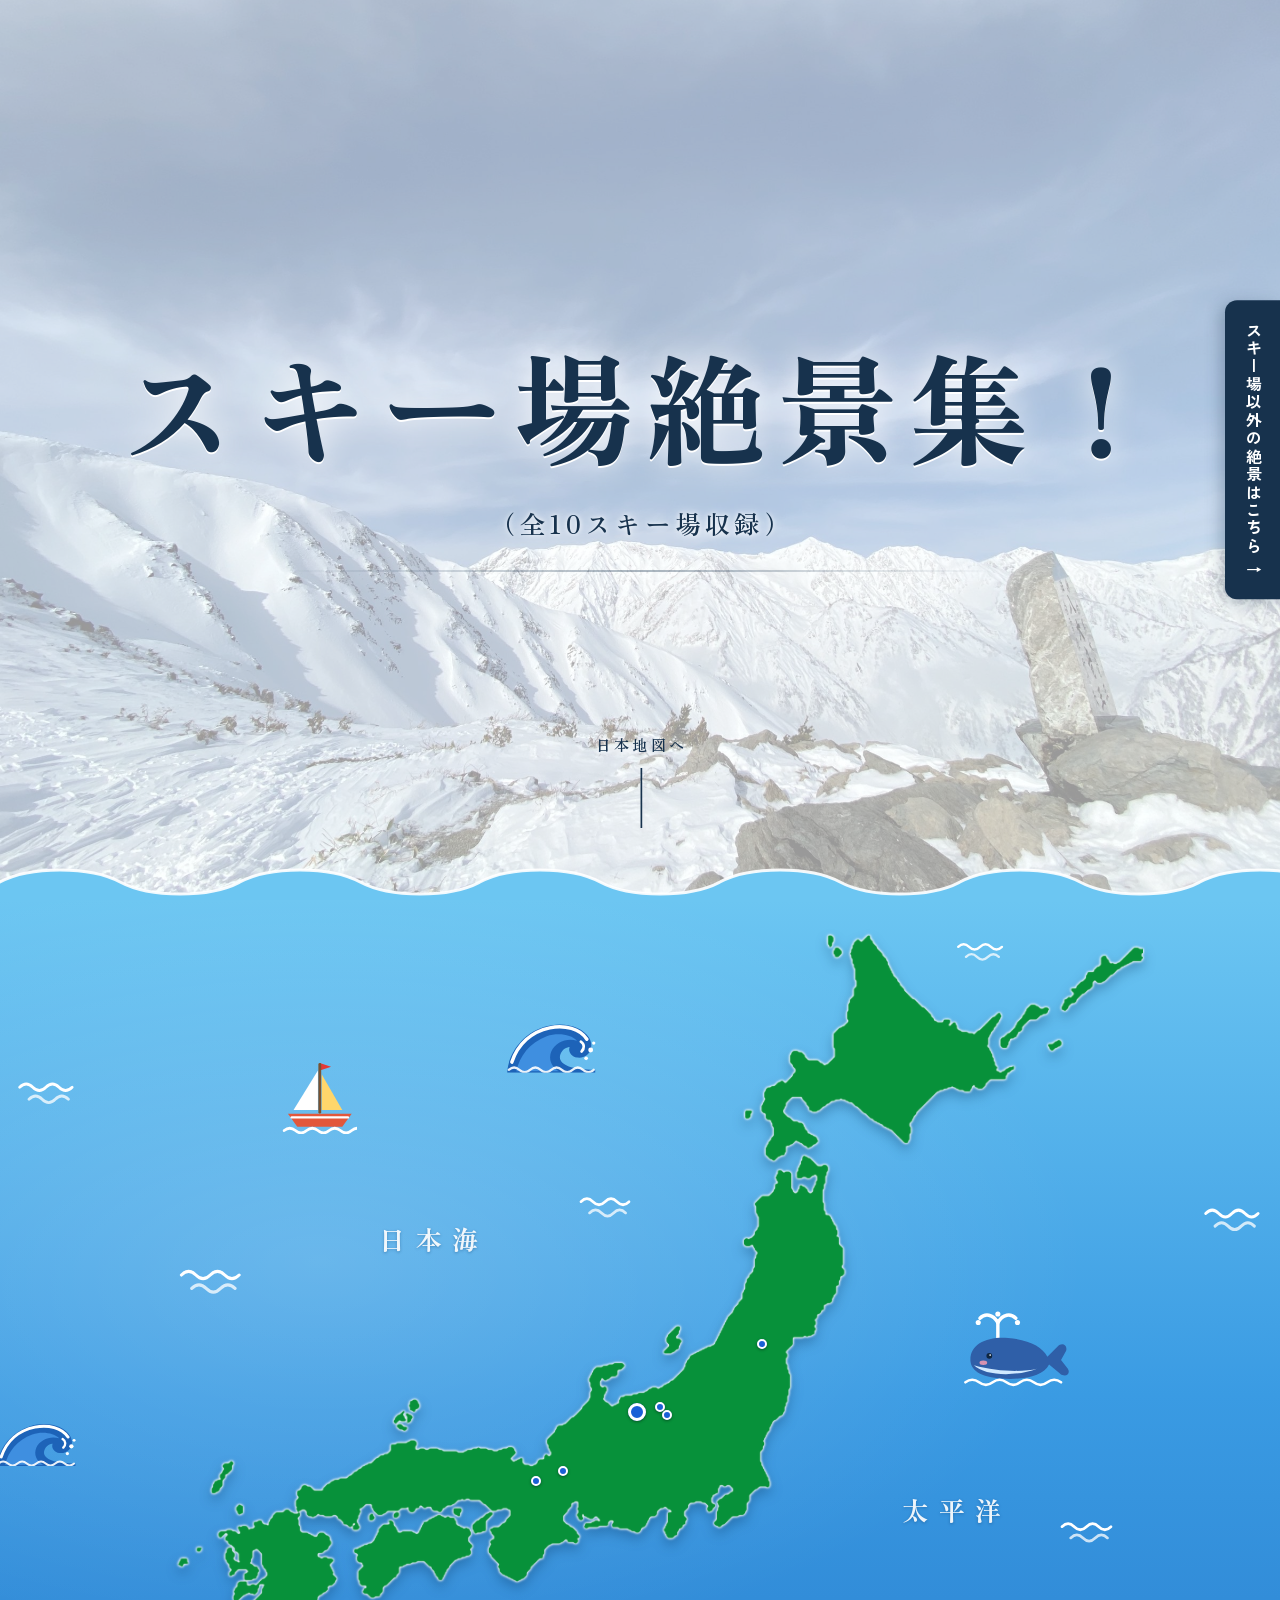
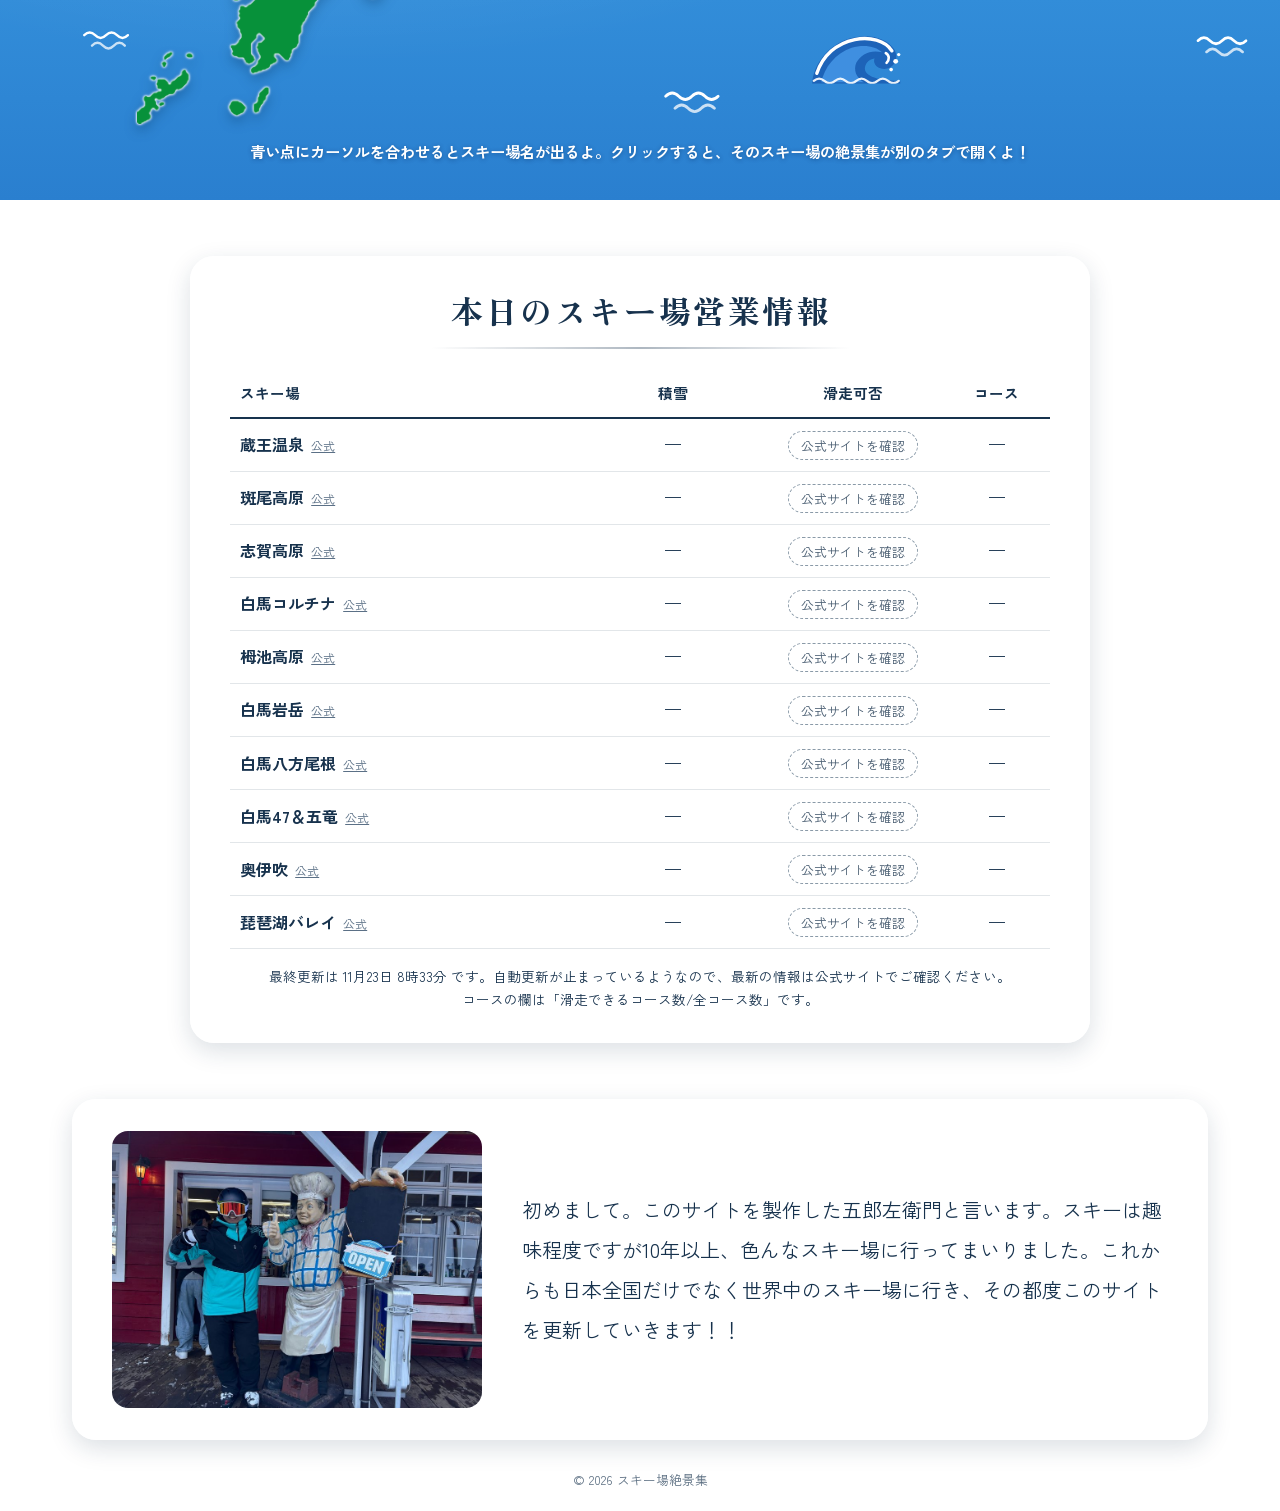
==== commit 2c441316: "琵琶湖バレイの空欄に対応し、読めなくなったときの予防策を追加 ・琵琶湖バレイ：シーズン前にコース表の状態の欄が全部空になり、読めなくなっていた。   空欄は「まだ営業していない」として読む。表の番号が" ====
--- a/index.html
+++ b/index.html
@@ -20,7 +20,7 @@
     <link rel="preconnect" href="https://fonts.gstatic.com" crossorigin>
     <link href="https://fonts.googleapis.com/css2?family=Zen+Old+Mincho:wght@600;700;900&family=Zen+Kaku+Gothic+New:wght@400;700&display=swap" rel="stylesheet">
     <!-- ?v= の数字は、CSS や JS を直したら1つ増やす（ブラウザが古いファイルを使い続けないように） -->
-    <link rel="stylesheet" href="css/style.css?v=7">
+    <link rel="stylesheet" href="css/style.css?v=8">
 </head>
 <body class="page-top">
 
@@ -130,7 +130,7 @@
     <script src="https://code.jquery.com/jquery-3.7.1.min.js" integrity="sha256-/JqT3SQfawRcv/BIHPThkBvs0OEvtFFmqPF/lYI/Cxo=" crossorigin="anonymous"></script>
     <!-- スキー場の営業情報のデータ（毎日自動で書き換わるので ?v= はいらない） -->
     <script src="data/snow.js"></script>
-    <script src="js/script.js?v=7"></script>
+    <script src="js/script.js?v=8"></script>
 
     <!-- アクセス数を数える（GoatCounter）。ネットに公開したページで開いたときだけ数えられる（PC内のファイルとして開いたときは数えない） -->
     <script data-goatcounter="https://gorouzaemon.goatcounter.com/count"
--- a/css/style.css
+++ b/css/style.css
@@ -676,6 +676,15 @@
     color: #37424c;
 }
 
+/* 公式サイトが一時的に読めず、前回の情報を出しているときの「◯月◯日◯時◯分の情報」 */
+.snow-old {
+    display: block;
+    margin-top: 3px;
+    color: #5b7086;
+    font-size: .7rem;
+    line-height: 1.3;
+}
+
 /* 読み取れなかったとき（押すと公式サイトが開く） */
 .snow-status.is-unknown {
     border: 1px dashed #8a9aa8;
